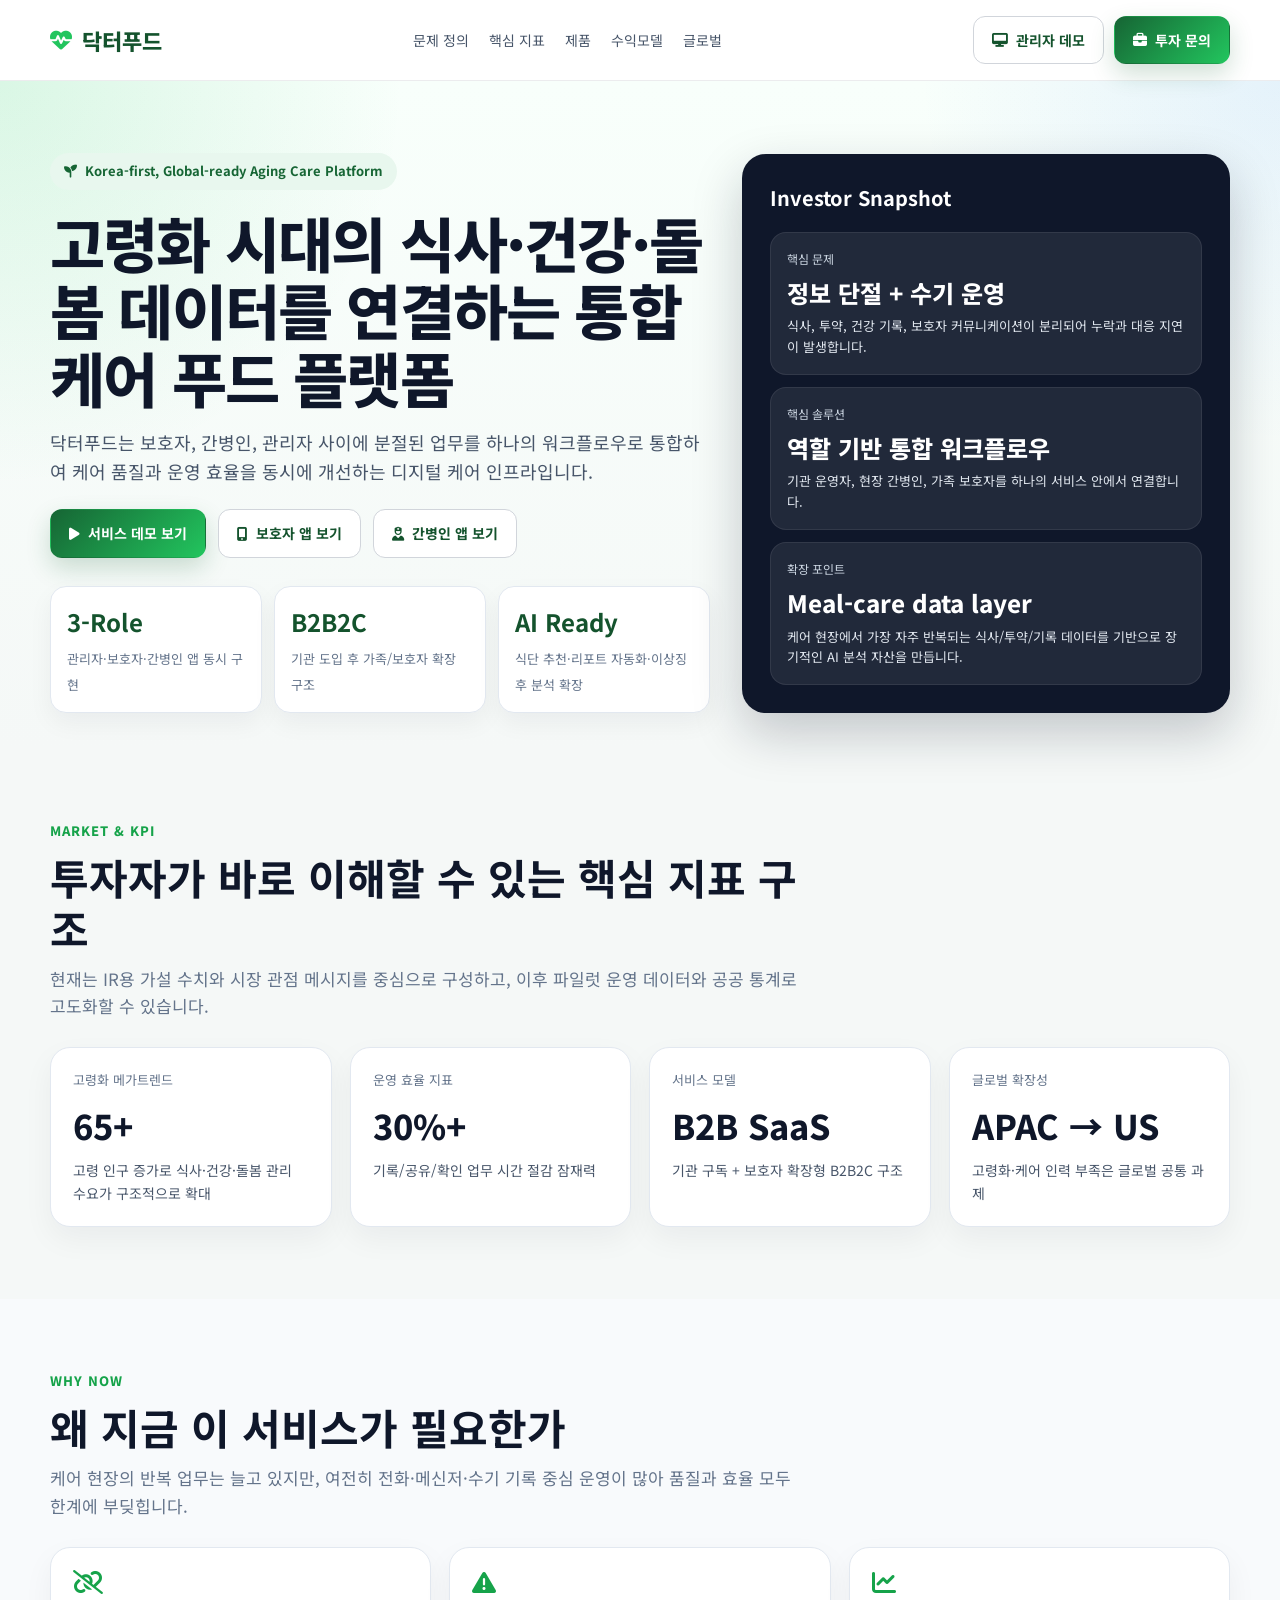
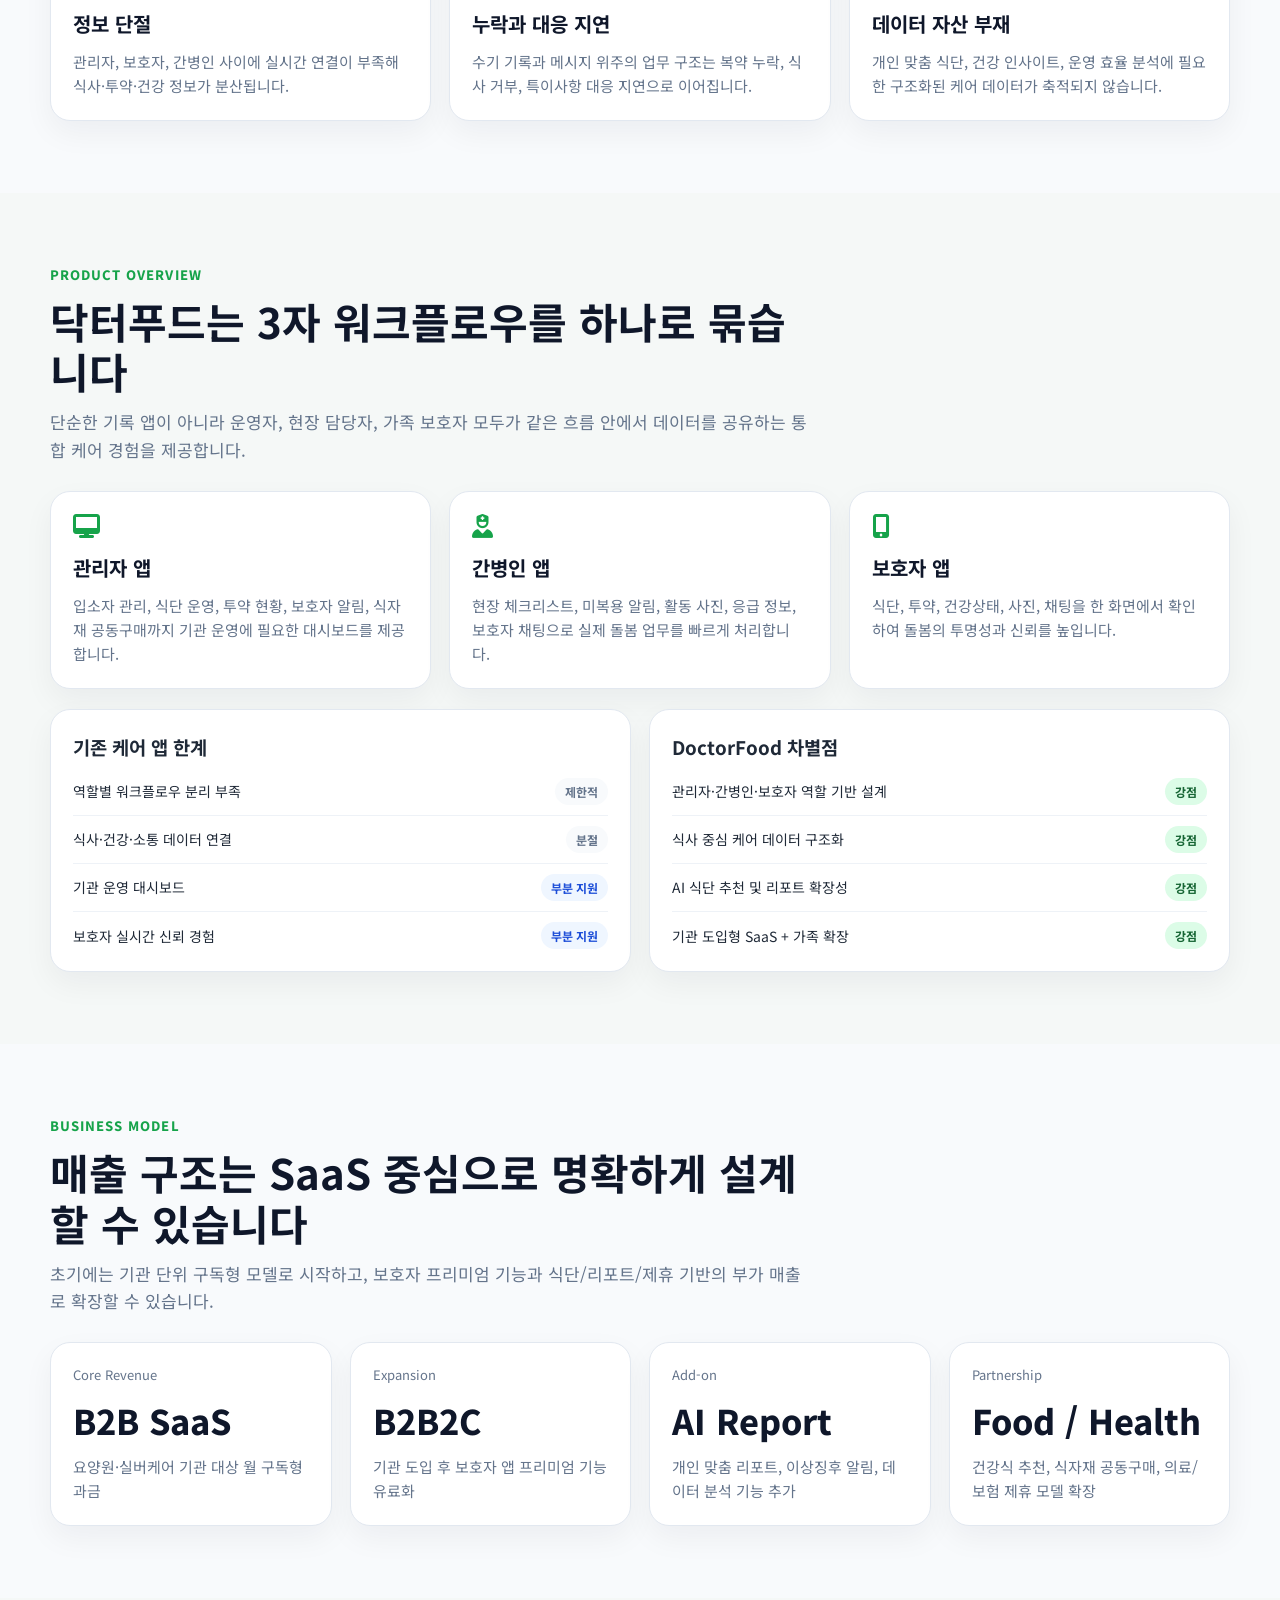
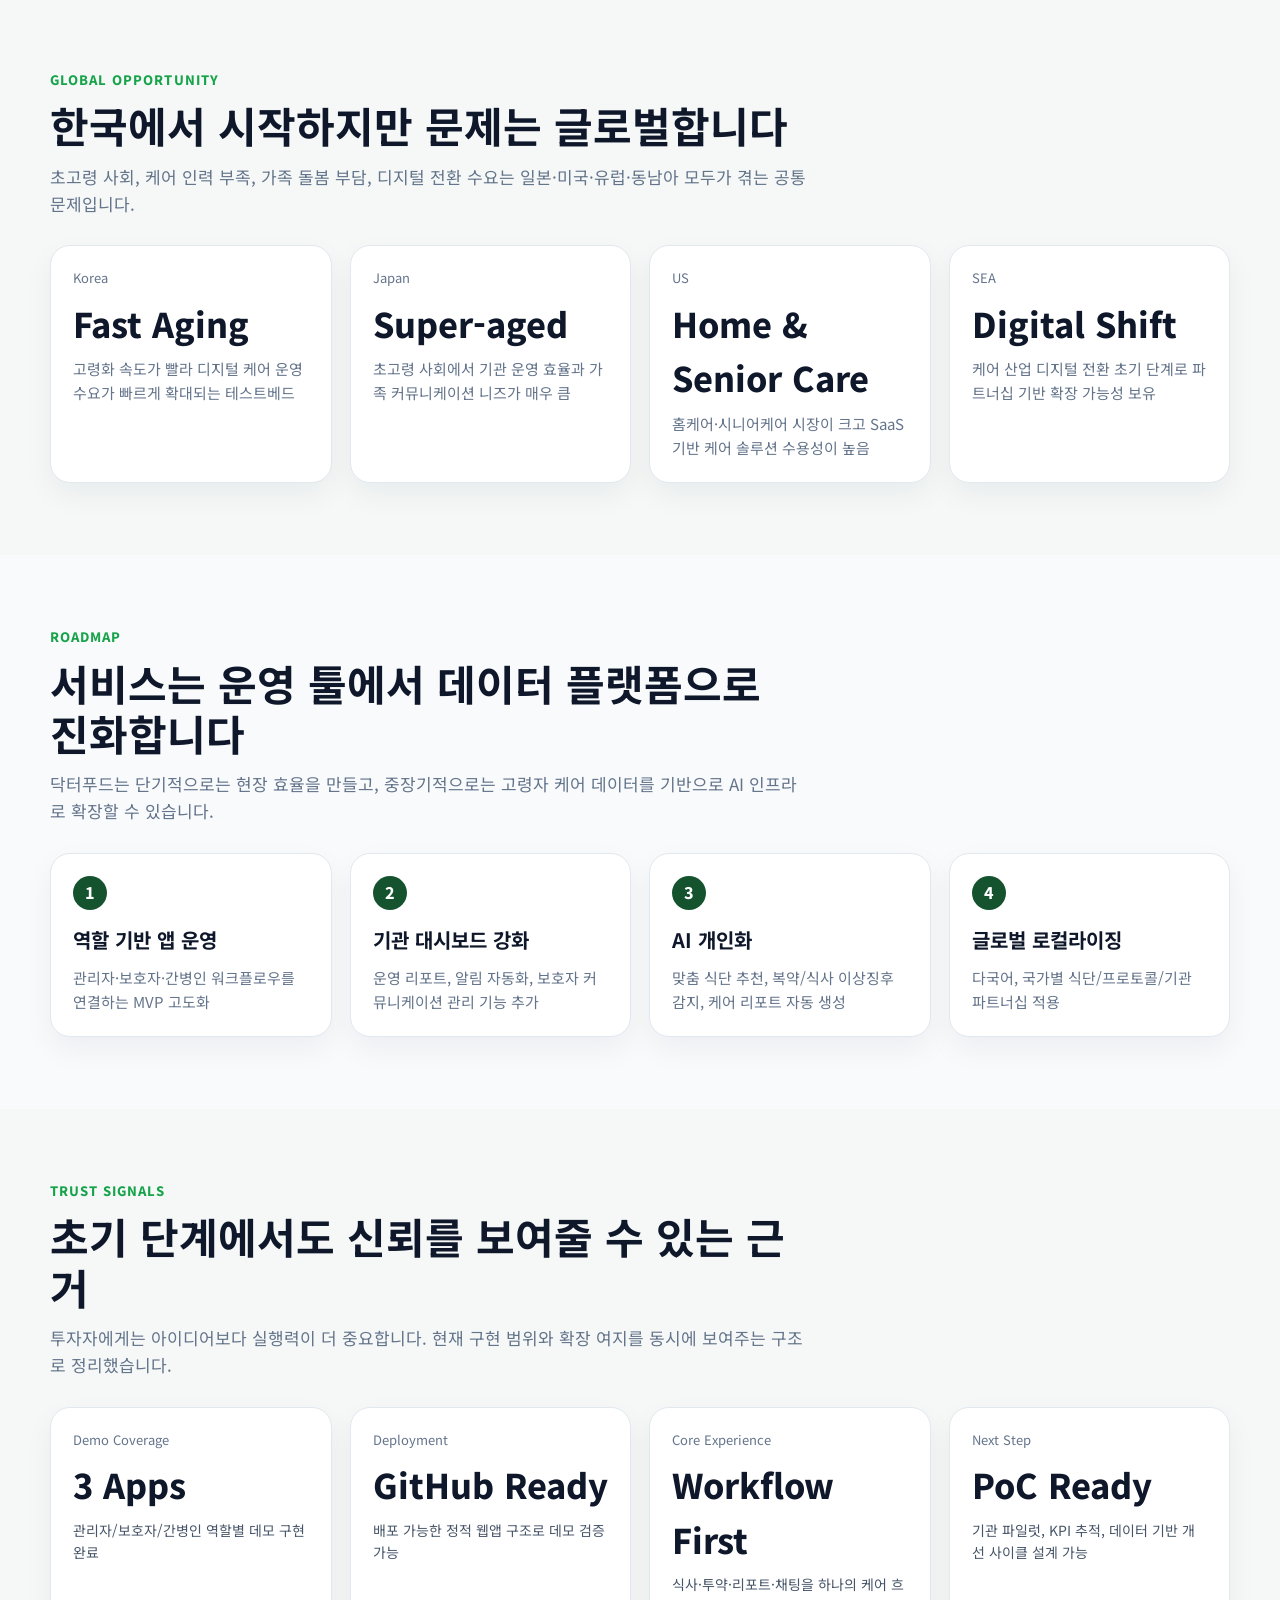
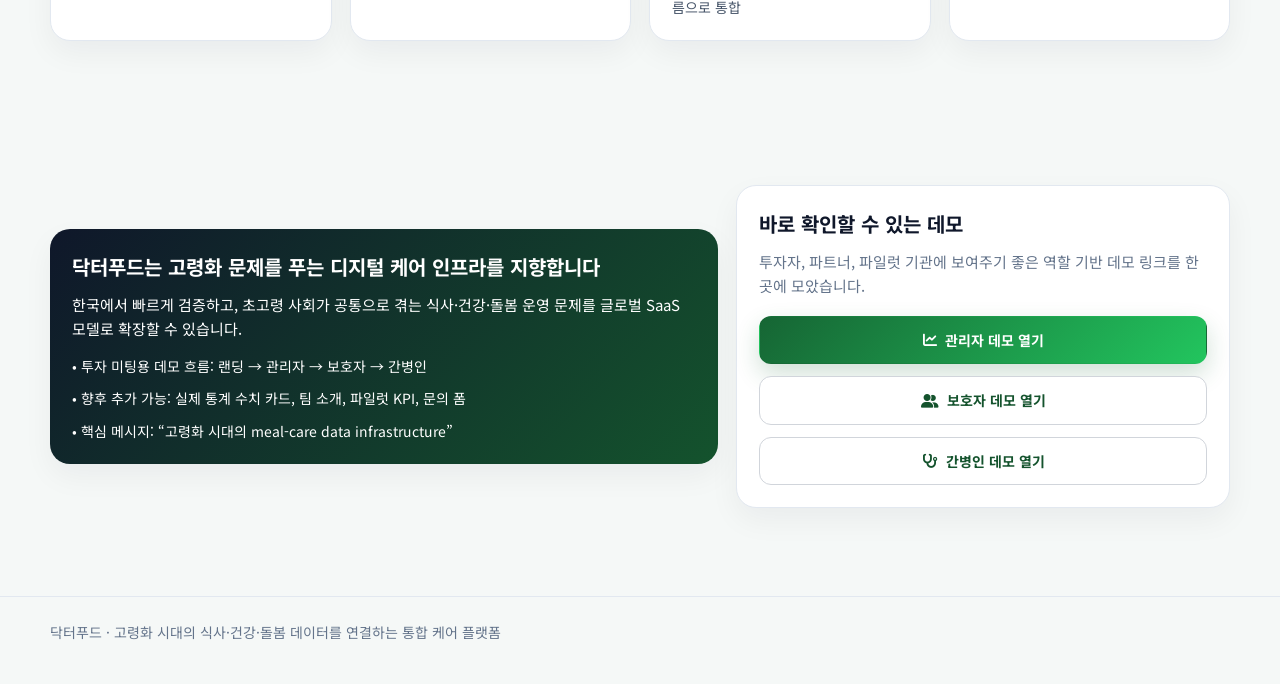
==== frontend/index.html @ 60044298 "refactor: 프론트엔드 구조 재구성 - frontend/ 디렉토리로 파일 이동 및 정리 - pages/ 하위에 역할별 페이지 분리 (admin, caregiver, guard" ====
<!DOCTYPE html>
<html lang="ko">
<head>
  <meta charset="UTF-8" />
  <meta name="viewport" content="width=device-width, initial-scale=1.0" />
  <title>닥터푸드 | 고령화 시대를 위한 통합 케어 푸드 플랫폼</title>
  <link href="https://fonts.googleapis.com/css2?family=Noto+Sans+KR:wght@300;400;500;700;800&display=swap" rel="stylesheet" />
  <link rel="stylesheet" href="https://cdnjs.cloudflare.com/ajax/libs/font-awesome/6.4.0/css/all.min.css" />
  <style>
    * { margin: 0; padding: 0; box-sizing: border-box; }
    body {
      font-family: 'Noto Sans KR', sans-serif;
      color: #1f2937;
      background: #f5f8f7;
      line-height: 1.6;
    }
    a { text-decoration: none; color: inherit; }
    .container { width: min(1180px, calc(100% - 48px)); margin: 0 auto; }
    .topbar {
      position: sticky;
      top: 0;
      z-index: 20;
      background: rgba(255,255,255,0.92);
      backdrop-filter: blur(14px);
      border-bottom: 1px solid rgba(15, 23, 42, 0.08);
    }
    .topbar-inner {
      display: flex;
      align-items: center;
      justify-content: space-between;
      padding: 16px 0;
      gap: 16px;
    }
    .brand {
      display: flex;
      align-items: center;
      gap: 10px;
      font-weight: 800;
      color: #14532d;
      font-size: 22px;
    }
    .brand i { color: #22c55e; }
    .nav-links {
      display: flex;
      gap: 20px;
      font-size: 14px;
      color: #475569;
      flex-wrap: wrap;
    }
    .nav-links a:hover { color: #14532d; }
    .nav-cta {
      display: flex;
      gap: 10px;
      align-items: center;
      flex-wrap: wrap;
    }
    .btn {
      display: inline-flex;
      align-items: center;
      justify-content: center;
      gap: 8px;
      padding: 12px 18px;
      border-radius: 12px;
      font-weight: 700;
      font-size: 14px;
      transition: 0.2s ease;
      border: 1px solid transparent;
    }
    .btn:hover { transform: translateY(-1px); }
    .btn-primary {
      background: linear-gradient(135deg, #166534, #22c55e);
      color: white;
      box-shadow: 0 10px 24px rgba(22, 101, 52, 0.2);
    }
    .btn-secondary {
      background: white;
      border-color: #d1d5db;
      color: #14532d;
    }
    .hero {
      padding: 72px 0 36px;
      background:
        radial-gradient(circle at top left, rgba(34,197,94,0.14), transparent 28%),
        radial-gradient(circle at top right, rgba(59,130,246,0.10), transparent 25%),
        linear-gradient(180deg, #f8fffb 0%, #f5f8f7 100%);
    }
    .hero-grid {
      display: grid;
      grid-template-columns: 1.15fr 0.85fr;
      gap: 32px;
      align-items: center;
    }
    .eyebrow {
      display: inline-flex;
      align-items: center;
      gap: 8px;
      padding: 8px 14px;
      border-radius: 999px;
      background: #e8f7ee;
      color: #166534;
      font-size: 13px;
      font-weight: 700;
      margin-bottom: 18px;
    }
    .hero h1 {
      font-size: clamp(34px, 5vw, 60px);
      line-height: 1.12;
      font-weight: 800;
      letter-spacing: -0.03em;
      margin-bottom: 18px;
      color: #0f172a;
    }
    .hero p {
      font-size: 18px;
      color: #475569;
      margin-bottom: 24px;
      max-width: 760px;
    }
    .hero-actions {
      display: flex;
      gap: 12px;
      flex-wrap: wrap;
      margin-bottom: 28px;
    }
    .hero-points {
      display: grid;
      grid-template-columns: repeat(3, 1fr);
      gap: 12px;
    }
    .hero-point {
      background: white;
      border: 1px solid #e2e8f0;
      border-radius: 16px;
      padding: 16px;
      box-shadow: 0 10px 24px rgba(15, 23, 42, 0.05);
    }
    .hero-point strong { display: block; font-size: 24px; color: #14532d; margin-bottom: 4px; }
    .hero-point span { font-size: 13px; color: #64748b; }
    .hero-panel {
      background: #0f172a;
      color: white;
      border-radius: 24px;
      padding: 28px;
      box-shadow: 0 20px 50px rgba(15, 23, 42, 0.22);
    }
    .hero-panel h3 { font-size: 20px; margin-bottom: 18px; }
    .panel-stack {
      display: grid;
      gap: 12px;
    }
    .panel-card {
      background: rgba(255,255,255,0.08);
      border: 1px solid rgba(255,255,255,0.08);
      border-radius: 16px;
      padding: 16px;
    }
    .panel-card .label { font-size: 12px; color: #cbd5e1; margin-bottom: 6px; }
    .panel-card .value { font-size: 24px; font-weight: 800; margin-bottom: 4px; }
    .panel-card .desc { font-size: 13px; color: #e2e8f0; }
    .section {
      padding: 72px 0;
    }
    .section-head {
      margin-bottom: 28px;
      max-width: 760px;
    }
    .section-head .kicker {
      color: #16a34a;
      font-size: 13px;
      font-weight: 800;
      letter-spacing: 0.08em;
      text-transform: uppercase;
      margin-bottom: 10px;
    }
    .section-head h2 {
      font-size: clamp(28px, 4vw, 42px);
      line-height: 1.2;
      margin-bottom: 12px;
      color: #0f172a;
    }
    .section-head p { color: #64748b; font-size: 17px; }
    .metrics-grid,
    .problem-grid,
    .product-grid,
    .business-grid,
    .global-grid,
    .roadmap-grid,
    .trust-grid,
    .cta-grid {
      display: grid;
      gap: 18px;
    }
    .metrics-grid { grid-template-columns: repeat(4, 1fr); }
    .problem-grid { grid-template-columns: repeat(3, 1fr); }
    .product-grid { grid-template-columns: repeat(3, 1fr); }
    .business-grid { grid-template-columns: repeat(4, 1fr); }
    .global-grid { grid-template-columns: repeat(4, 1fr); }
    .trust-grid { grid-template-columns: repeat(4, 1fr); }
    .cta-grid { grid-template-columns: 1.15fr 0.85fr; align-items: center; }
    .metric-card,
    .problem-card,
    .product-card,
    .business-card,
    .global-card,
    .trust-card,
    .compare-card,
    .roadmap-item,
    .cta-card {
      background: white;
      border: 1px solid #e2e8f0;
      border-radius: 20px;
      padding: 22px;
      box-shadow: 0 12px 30px rgba(15, 23, 42, 0.05);
    }
    .metric-card .label,
    .business-card .label,
    .global-card .label,
    .trust-card .label { font-size: 13px; color: #64748b; margin-bottom: 8px; }
    .metric-card .value,
    .business-card .value,
    .global-card .value,
    .trust-card .value { font-size: 34px; font-weight: 800; color: #0f172a; margin-bottom: 6px; }
    .metric-card .sub,
    .business-card p,
    .global-card p,
    .trust-card .sub { font-size: 14px; color: #475569; }
    .problem-card i,
    .product-card i,
    .roadmap-item i {
      font-size: 24px;
      color: #16a34a;
      margin-bottom: 14px;
    }
    .problem-card h3,
    .product-card h3,
    .business-card h3,
    .global-card h3,
    .roadmap-item h3,
    .cta-card h3 {
      font-size: 20px;
      margin-bottom: 10px;
      color: #0f172a;
    }
    .problem-card p,
    .product-card p,
    .business-card p,
    .global-card p,
    .roadmap-item p,
    .cta-card p { color: #64748b; font-size: 15px; }
    .compare-wrap {
      display: grid;
      grid-template-columns: 1fr 1fr;
      gap: 18px;
      margin-top: 20px;
    }
    .compare-card ul {
      list-style: none;
      display: grid;
      gap: 10px;
      margin-top: 16px;
    }
    .compare-card li {
      display: flex;
      align-items: center;
      justify-content: space-between;
      gap: 16px;
      font-size: 14px;
      padding-bottom: 10px;
      border-bottom: 1px solid #eef2f7;
    }
    .compare-card li:last-child { border-bottom: none; padding-bottom: 0; }
    .chip-good, .chip-mid, .chip-low {
      padding: 4px 10px;
      border-radius: 999px;
      font-size: 12px;
      font-weight: 700;
    }
    .chip-good { background: #dcfce7; color: #166534; }
    .chip-mid { background: #eff6ff; color: #1d4ed8; }
    .chip-low { background: #f8fafc; color: #64748b; }
    .roadmap-grid { grid-template-columns: repeat(4, 1fr); }
    .roadmap-step {
      display: inline-flex;
      align-items: center;
      justify-content: center;
      width: 34px;
      height: 34px;
      border-radius: 50%;
      background: #14532d;
      color: white;
      font-weight: 800;
      margin-bottom: 14px;
    }
    .cta-section { padding-bottom: 88px; }
    .cta-card.dark {
      background: linear-gradient(135deg, #0f172a, #14532d);
      color: white;
      border: none;
    }
    .cta-card.dark h3,
    .cta-card.dark p,
    .cta-card.dark li { color: white; }
    .cta-card ul {
      margin-top: 14px;
      list-style: none;
      display: grid;
      gap: 10px;
    }
    .cta-card li { font-size: 14px; color: #dbe4ef; }
    .footer {
      padding: 24px 0 40px;
      border-top: 1px solid #e2e8f0;
      color: #64748b;
      font-size: 14px;
    }
    @media (max-width: 1080px) {
      .hero-grid,
      .cta-grid,
      .compare-wrap { grid-template-columns: 1fr; }
      .metrics-grid { grid-template-columns: repeat(2, 1fr); }
      .problem-grid,
      .product-grid,
      .business-grid,
      .global-grid,
      .roadmap-grid,
      .trust-grid { grid-template-columns: repeat(2, 1fr); }
    }
    @media (max-width: 720px) {
      .container { width: min(100% - 32px, 1180px); }
      .topbar-inner { flex-direction: column; align-items: flex-start; }
      .hero { padding-top: 48px; }
      .hero-points,
      .metrics-grid,
      .problem-grid,
      .product-grid,
      .business-grid,
      .global-grid,
      .roadmap-grid,
      .trust-grid { grid-template-columns: 1fr; }
      .hero p, .section-head p { font-size: 16px; }
      .hero-actions, .nav-cta, .nav-links { width: 100%; }
    }
  </style>
</head>
<body>
  <header class="topbar">
    <div class="container topbar-inner">
      <div class="brand">
        <i class="fas fa-heartbeat"></i>
        <span>닥터푸드</span>
      </div>
      <nav class="nav-links">
        <a href="#problem">문제 정의</a>
        <a href="#metrics">핵심 지표</a>
        <a href="#product">제품</a>
        <a href="#business">수익모델</a>
        <a href="#global">글로벌</a>
      </nav>
      <div class="nav-cta">
        <a class="btn btn-secondary" href="admin.html"><i class="fas fa-desktop"></i> 관리자 데모</a>
        <a class="btn btn-primary" href="#contact"><i class="fas fa-briefcase"></i> 투자 문의</a>
      </div>
    </div>
  </header>

  <section class="hero">
    <div class="container hero-grid">
      <div>
        <div class="eyebrow"><i class="fas fa-seedling"></i> Korea-first, Global-ready Aging Care Platform</div>
        <h1>고령화 시대의 식사·건강·돌봄 데이터를 연결하는 통합 케어 푸드 플랫폼</h1>
        <p>닥터푸드는 보호자, 간병인, 관리자 사이에 분절된 업무를 하나의 워크플로우로 통합하여 케어 품질과 운영 효율을 동시에 개선하는 디지털 케어 인프라입니다.</p>
        <div class="hero-actions">
          <a class="btn btn-primary" href="admin.html"><i class="fas fa-play"></i> 서비스 데모 보기</a>
          <a class="btn btn-secondary" href="guardian.html"><i class="fas fa-mobile-screen-button"></i> 보호자 앱 보기</a>
          <a class="btn btn-secondary" href="caregiver.html"><i class="fas fa-user-nurse"></i> 간병인 앱 보기</a>
        </div>
        <div class="hero-points">
          <div class="hero-point">
            <strong>3-Role</strong>
            <span>관리자·보호자·간병인 앱 동시 구현</span>
          </div>
          <div class="hero-point">
            <strong>B2B2C</strong>
            <span>기관 도입 후 가족/보호자 확장 구조</span>
          </div>
          <div class="hero-point">
            <strong>AI Ready</strong>
            <span>식단 추천·리포트 자동화·이상징후 분석 확장</span>
          </div>
        </div>
      </div>
      <div class="hero-panel">
        <h3>Investor Snapshot</h3>
        <div class="panel-stack">
          <div class="panel-card">
            <div class="label">핵심 문제</div>
            <div class="value">정보 단절 + 수기 운영</div>
            <div class="desc">식사, 투약, 건강 기록, 보호자 커뮤니케이션이 분리되어 누락과 대응 지연이 발생합니다.</div>
          </div>
          <div class="panel-card">
            <div class="label">핵심 솔루션</div>
            <div class="value">역할 기반 통합 워크플로우</div>
            <div class="desc">기관 운영자, 현장 간병인, 가족 보호자를 하나의 서비스 안에서 연결합니다.</div>
          </div>
          <div class="panel-card">
            <div class="label">확장 포인트</div>
            <div class="value">Meal-care data layer</div>
            <div class="desc">케어 현장에서 가장 자주 반복되는 식사/투약/기록 데이터를 기반으로 장기적인 AI 분석 자산을 만듭니다.</div>
          </div>
        </div>
      </div>
    </div>
  </section>

  <section class="section" id="metrics">
    <div class="container">
      <div class="section-head">
        <div class="kicker">Market & KPI</div>
        <h2>투자자가 바로 이해할 수 있는 핵심 지표 구조</h2>
        <p>현재는 IR용 가설 수치와 시장 관점 메시지를 중심으로 구성하고, 이후 파일럿 운영 데이터와 공공 통계로 고도화할 수 있습니다.</p>
      </div>
      <div class="metrics-grid">
        <div class="metric-card"><div class="label">고령화 메가트렌드</div><div class="value">65+</div><div class="sub">고령 인구 증가로 식사·건강·돌봄 관리 수요가 구조적으로 확대</div></div>
        <div class="metric-card"><div class="label">운영 효율 지표</div><div class="value">30%+</div><div class="sub">기록/공유/확인 업무 시간 절감 잠재력</div></div>
        <div class="metric-card"><div class="label">서비스 모델</div><div class="value">B2B SaaS</div><div class="sub">기관 구독 + 보호자 확장형 B2B2C 구조</div></div>
        <div class="metric-card"><div class="label">글로벌 확장성</div><div class="value">APAC → US</div><div class="sub">고령화·케어 인력 부족은 글로벌 공통 과제</div></div>
      </div>
    </div>
  </section>

  <section class="section" id="problem" style="background:#f8fafc;">
    <div class="container">
      <div class="section-head">
        <div class="kicker">Why Now</div>
        <h2>왜 지금 이 서비스가 필요한가</h2>
        <p>케어 현장의 반복 업무는 늘고 있지만, 여전히 전화·메신저·수기 기록 중심 운영이 많아 품질과 효율 모두 한계에 부딪힙니다.</p>
      </div>
      <div class="problem-grid">
        <div class="problem-card"><i class="fas fa-link-slash"></i><h3>정보 단절</h3><p>관리자, 보호자, 간병인 사이에 실시간 연결이 부족해 식사·투약·건강 정보가 분산됩니다.</p></div>
        <div class="problem-card"><i class="fas fa-triangle-exclamation"></i><h3>누락과 대응 지연</h3><p>수기 기록과 메시지 위주의 업무 구조는 복약 누락, 식사 거부, 특이사항 대응 지연으로 이어집니다.</p></div>
        <div class="problem-card"><i class="fas fa-chart-line"></i><h3>데이터 자산 부재</h3><p>개인 맞춤 식단, 건강 인사이트, 운영 효율 분석에 필요한 구조화된 케어 데이터가 축적되지 않습니다.</p></div>
      </div>
    </div>
  </section>

  <section class="section" id="product">
    <div class="container">
      <div class="section-head">
        <div class="kicker">Product Overview</div>
        <h2>닥터푸드는 3자 워크플로우를 하나로 묶습니다</h2>
        <p>단순한 기록 앱이 아니라 운영자, 현장 담당자, 가족 보호자 모두가 같은 흐름 안에서 데이터를 공유하는 통합 케어 경험을 제공합니다.</p>
      </div>
      <div class="product-grid">
        <div class="product-card"><i class="fas fa-desktop"></i><h3>관리자 앱</h3><p>입소자 관리, 식단 운영, 투약 현황, 보호자 알림, 식자재 공동구매까지 기관 운영에 필요한 대시보드를 제공합니다.</p></div>
        <div class="product-card"><i class="fas fa-user-nurse"></i><h3>간병인 앱</h3><p>현장 체크리스트, 미복용 알림, 활동 사진, 응급 정보, 보호자 채팅으로 실제 돌봄 업무를 빠르게 처리합니다.</p></div>
        <div class="product-card"><i class="fas fa-mobile-screen-button"></i><h3>보호자 앱</h3><p>식단, 투약, 건강상태, 사진, 채팅을 한 화면에서 확인하여 돌봄의 투명성과 신뢰를 높입니다.</p></div>
      </div>
      <div class="compare-wrap">
        <div class="compare-card">
          <h3>기존 케어 앱 한계</h3>
          <ul>
            <li><span>역할별 워크플로우 분리 부족</span><span class="chip-low">제한적</span></li>
            <li><span>식사·건강·소통 데이터 연결</span><span class="chip-low">분절</span></li>
            <li><span>기관 운영 대시보드</span><span class="chip-mid">부분 지원</span></li>
            <li><span>보호자 실시간 신뢰 경험</span><span class="chip-mid">부분 지원</span></li>
          </ul>
        </div>
        <div class="compare-card">
          <h3>DoctorFood 차별점</h3>
          <ul>
            <li><span>관리자·간병인·보호자 역할 기반 설계</span><span class="chip-good">강점</span></li>
            <li><span>식사 중심 케어 데이터 구조화</span><span class="chip-good">강점</span></li>
            <li><span>AI 식단 추천 및 리포트 확장성</span><span class="chip-good">강점</span></li>
            <li><span>기관 도입형 SaaS + 가족 확장</span><span class="chip-good">강점</span></li>
          </ul>
        </div>
      </div>
    </div>
  </section>

  <section class="section" id="business" style="background:#f8fafc;">
    <div class="container">
      <div class="section-head">
        <div class="kicker">Business Model</div>
        <h2>매출 구조는 SaaS 중심으로 명확하게 설계할 수 있습니다</h2>
        <p>초기에는 기관 단위 구독형 모델로 시작하고, 보호자 프리미엄 기능과 식단/리포트/제휴 기반의 부가 매출로 확장할 수 있습니다.</p>
      </div>
      <div class="business-grid">
        <div class="business-card"><div class="label">Core Revenue</div><div class="value">B2B SaaS</div><p>요양원·실버케어 기관 대상 월 구독형 과금</p></div>
        <div class="business-card"><div class="label">Expansion</div><div class="value">B2B2C</div><p>기관 도입 후 보호자 앱 프리미엄 기능 유료화</p></div>
        <div class="business-card"><div class="label">Add-on</div><div class="value">AI Report</div><p>개인 맞춤 리포트, 이상징후 알림, 데이터 분석 기능 추가</p></div>
        <div class="business-card"><div class="label">Partnership</div><div class="value">Food / Health</div><p>건강식 추천, 식자재 공동구매, 의료/보험 제휴 모델 확장</p></div>
      </div>
    </div>
  </section>

  <section class="section" id="global">
    <div class="container">
      <div class="section-head">
        <div class="kicker">Global Opportunity</div>
        <h2>한국에서 시작하지만 문제는 글로벌합니다</h2>
        <p>초고령 사회, 케어 인력 부족, 가족 돌봄 부담, 디지털 전환 수요는 일본·미국·유럽·동남아 모두가 겪는 공통 문제입니다.</p>
      </div>
      <div class="global-grid">
        <div class="global-card"><div class="label">Korea</div><div class="value">Fast Aging</div><p>고령화 속도가 빨라 디지털 케어 운영 수요가 빠르게 확대되는 테스트베드</p></div>
        <div class="global-card"><div class="label">Japan</div><div class="value">Super-aged</div><p>초고령 사회에서 기관 운영 효율과 가족 커뮤니케이션 니즈가 매우 큼</p></div>
        <div class="global-card"><div class="label">US</div><div class="value">Home & Senior Care</div><p>홈케어·시니어케어 시장이 크고 SaaS 기반 케어 솔루션 수용성이 높음</p></div>
        <div class="global-card"><div class="label">SEA</div><div class="value">Digital Shift</div><p>케어 산업 디지털 전환 초기 단계로 파트너십 기반 확장 가능성 보유</p></div>
      </div>
    </div>
  </section>

  <section class="section" id="roadmap" style="background:#f8fafc;">
    <div class="container">
      <div class="section-head">
        <div class="kicker">Roadmap</div>
        <h2>서비스는 운영 툴에서 데이터 플랫폼으로 진화합니다</h2>
        <p>닥터푸드는 단기적으로는 현장 효율을 만들고, 중장기적으로는 고령자 케어 데이터를 기반으로 AI 인프라로 확장할 수 있습니다.</p>
      </div>
      <div class="roadmap-grid">
        <div class="roadmap-item"><div class="roadmap-step">1</div><h3>역할 기반 앱 운영</h3><p>관리자·보호자·간병인 워크플로우를 연결하는 MVP 고도화</p></div>
        <div class="roadmap-item"><div class="roadmap-step">2</div><h3>기관 대시보드 강화</h3><p>운영 리포트, 알림 자동화, 보호자 커뮤니케이션 관리 기능 추가</p></div>
        <div class="roadmap-item"><div class="roadmap-step">3</div><h3>AI 개인화</h3><p>맞춤 식단 추천, 복약/식사 이상징후 감지, 케어 리포트 자동 생성</p></div>
        <div class="roadmap-item"><div class="roadmap-step">4</div><h3>글로벌 로컬라이징</h3><p>다국어, 국가별 식단/프로토콜/기관 파트너십 적용</p></div>
      </div>
    </div>
  </section>

  <section class="section">
    <div class="container">
      <div class="section-head">
        <div class="kicker">Trust Signals</div>
        <h2>초기 단계에서도 신뢰를 보여줄 수 있는 근거</h2>
        <p>투자자에게는 아이디어보다 실행력이 더 중요합니다. 현재 구현 범위와 확장 여지를 동시에 보여주는 구조로 정리했습니다.</p>
      </div>
      <div class="trust-grid">
        <div class="trust-card"><div class="label">Demo Coverage</div><div class="value">3 Apps</div><div class="sub">관리자/보호자/간병인 역할별 데모 구현 완료</div></div>
        <div class="trust-card"><div class="label">Deployment</div><div class="value">GitHub Ready</div><div class="sub">배포 가능한 정적 웹앱 구조로 데모 검증 가능</div></div>
        <div class="trust-card"><div class="label">Core Experience</div><div class="value">Workflow First</div><div class="sub">식사·투약·리포트·채팅을 하나의 케어 흐름으로 통합</div></div>
        <div class="trust-card"><div class="label">Next Step</div><div class="value">PoC Ready</div><div class="sub">기관 파일럿, KPI 추적, 데이터 기반 개선 사이클 설계 가능</div></div>
      </div>
    </div>
  </section>

  <section class="section cta-section" id="contact">
    <div class="container cta-grid">
      <div class="cta-card dark">
        <h3>닥터푸드는 고령화 문제를 푸는 디지털 케어 인프라를 지향합니다</h3>
        <p>한국에서 빠르게 검증하고, 초고령 사회가 공통으로 겪는 식사·건강·돌봄 운영 문제를 글로벌 SaaS 모델로 확장할 수 있습니다.</p>
        <ul>
          <li>• 투자 미팅용 데모 흐름: 랜딩 → 관리자 → 보호자 → 간병인</li>
          <li>• 향후 추가 가능: 실제 통계 수치 카드, 팀 소개, 파일럿 KPI, 문의 폼</li>
          <li>• 핵심 메시지: “고령화 시대의 meal-care data infrastructure”</li>
        </ul>
      </div>
      <div class="cta-card">
        <h3>바로 확인할 수 있는 데모</h3>
        <p>투자자, 파트너, 파일럿 기관에 보여주기 좋은 역할 기반 데모 링크를 한 곳에 모았습니다.</p>
        <div style="display:grid; gap:12px; margin-top:18px;">
          <a class="btn btn-primary" href="admin.html"><i class="fas fa-chart-line"></i> 관리자 데모 열기</a>
          <a class="btn btn-secondary" href="guardian.html"><i class="fas fa-user-group"></i> 보호자 데모 열기</a>
          <a class="btn btn-secondary" href="caregiver.html"><i class="fas fa-stethoscope"></i> 간병인 데모 열기</a>
        </div>
      </div>
    </div>
  </section>

  <footer class="footer">
    <div class="container">
      닥터푸드 · 고령화 시대의 식사·건강·돌봄 데이터를 연결하는 통합 케어 플랫폼
    </div>
  </footer>
</body>
</html>
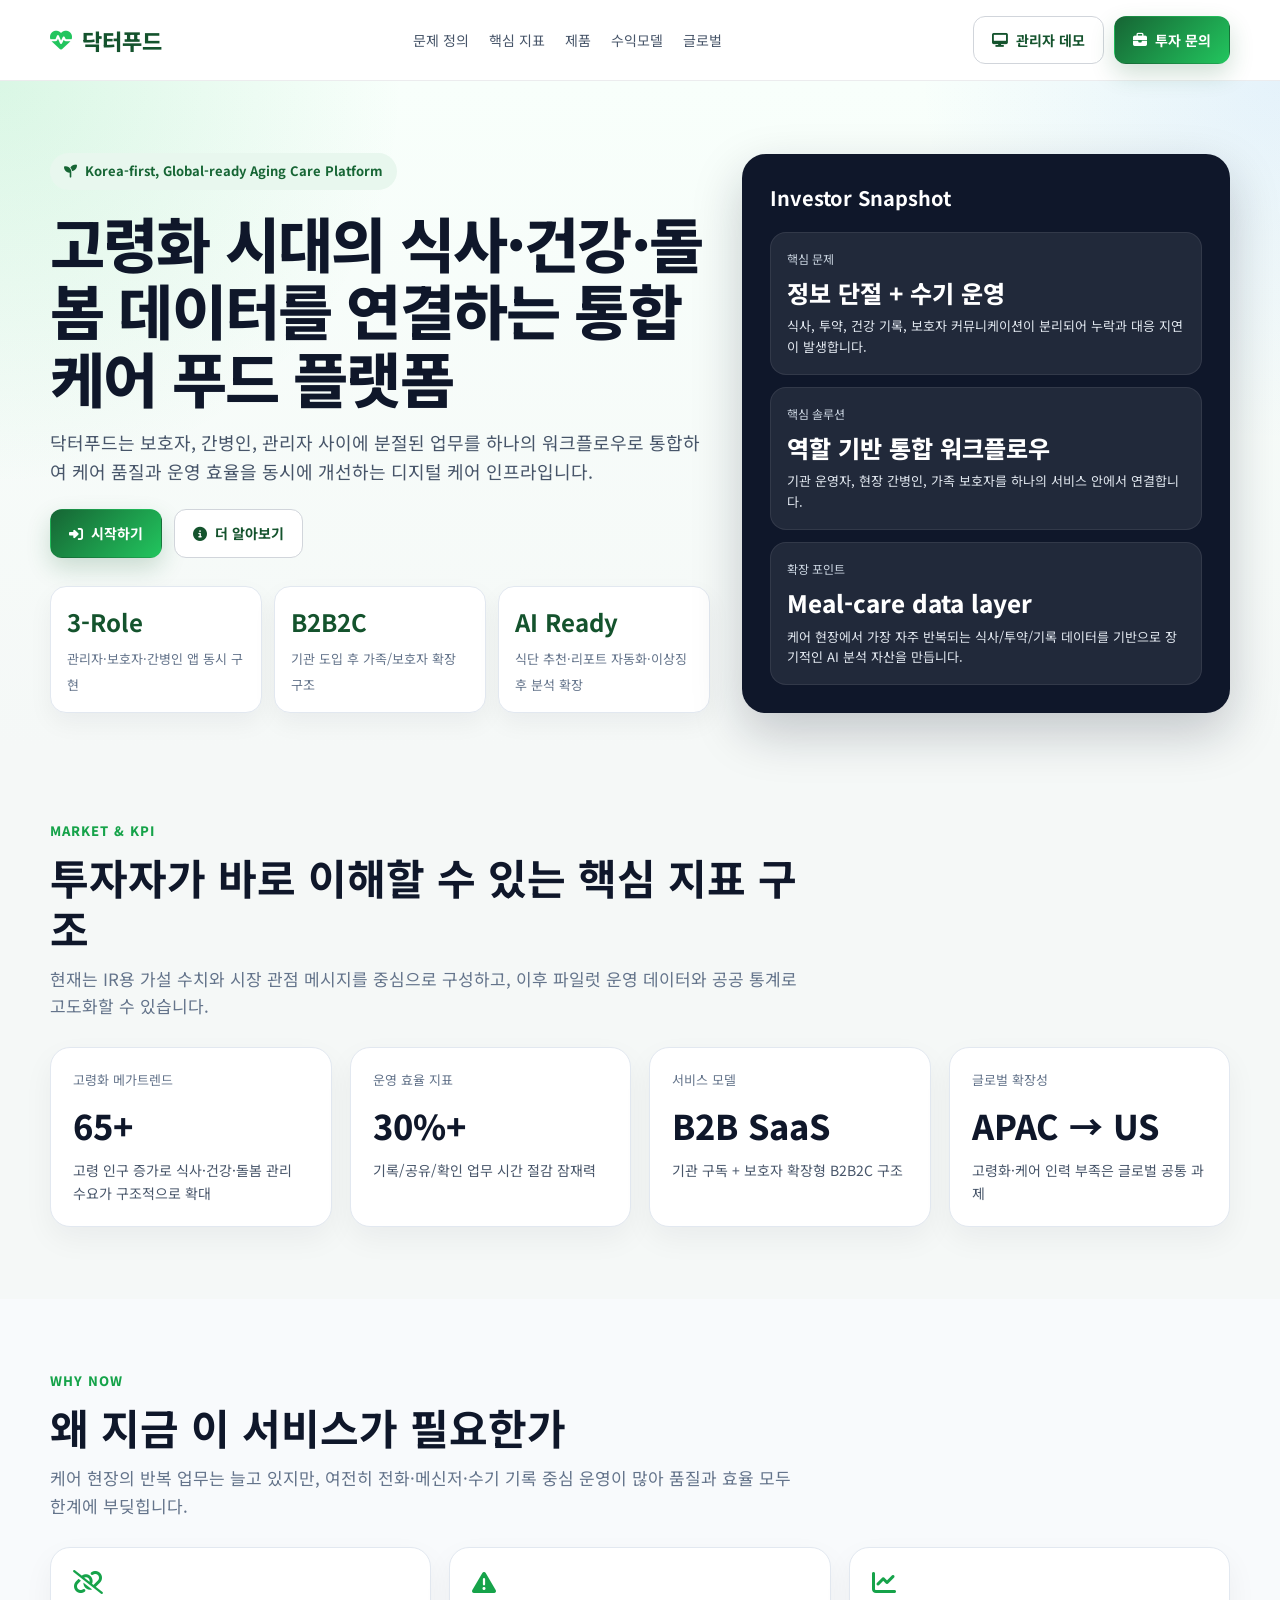
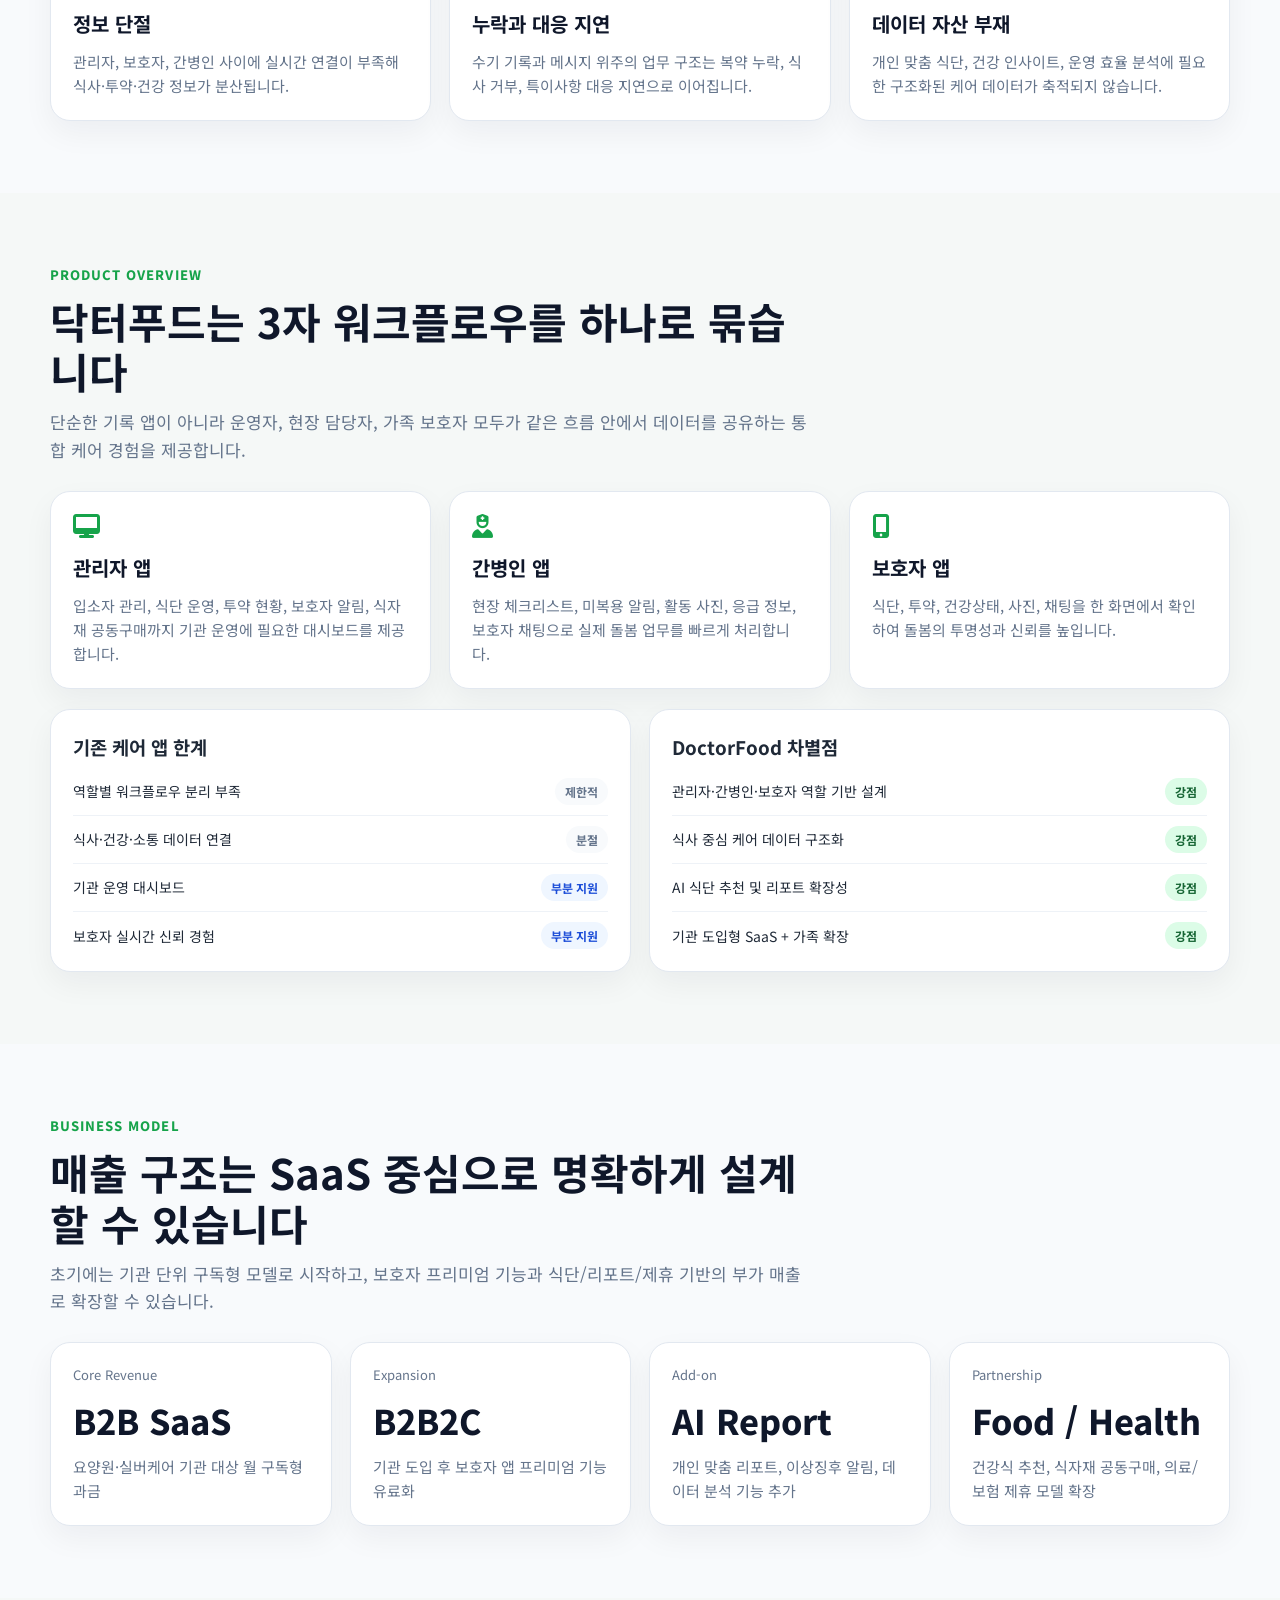
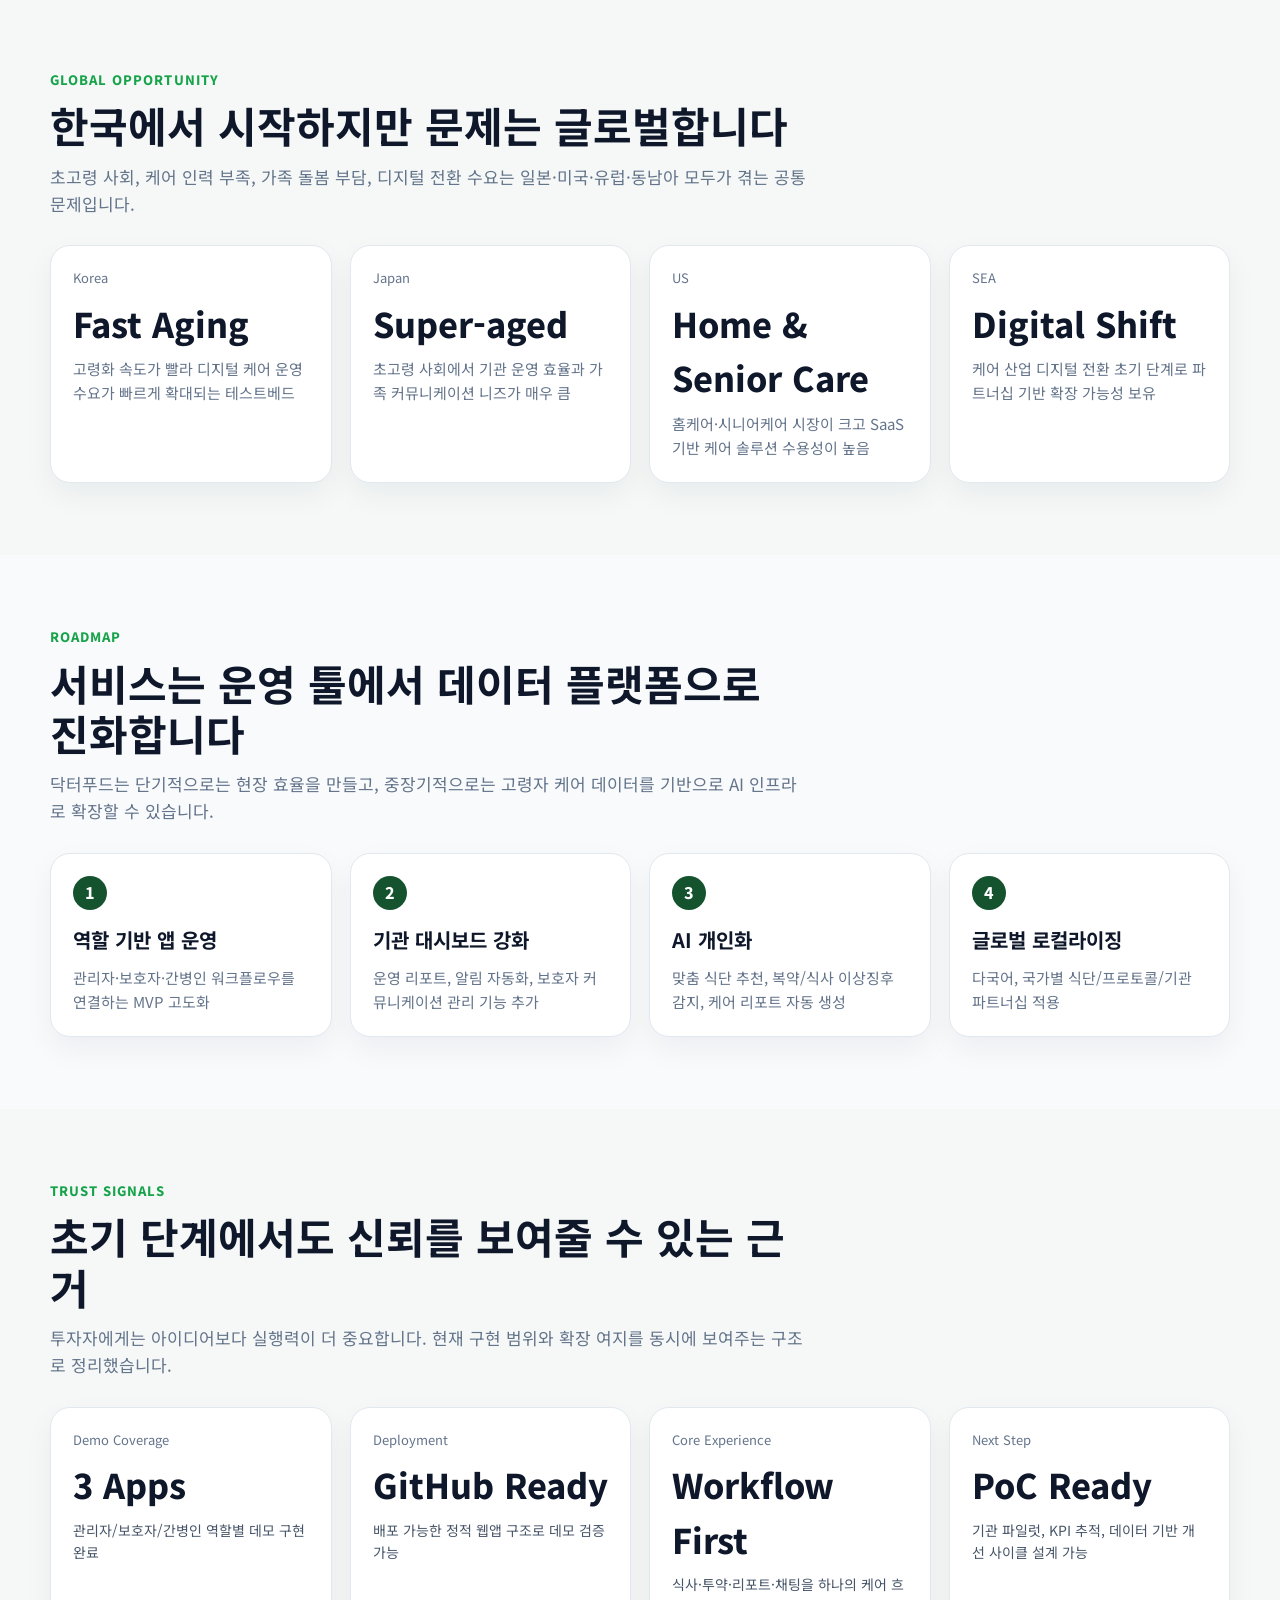
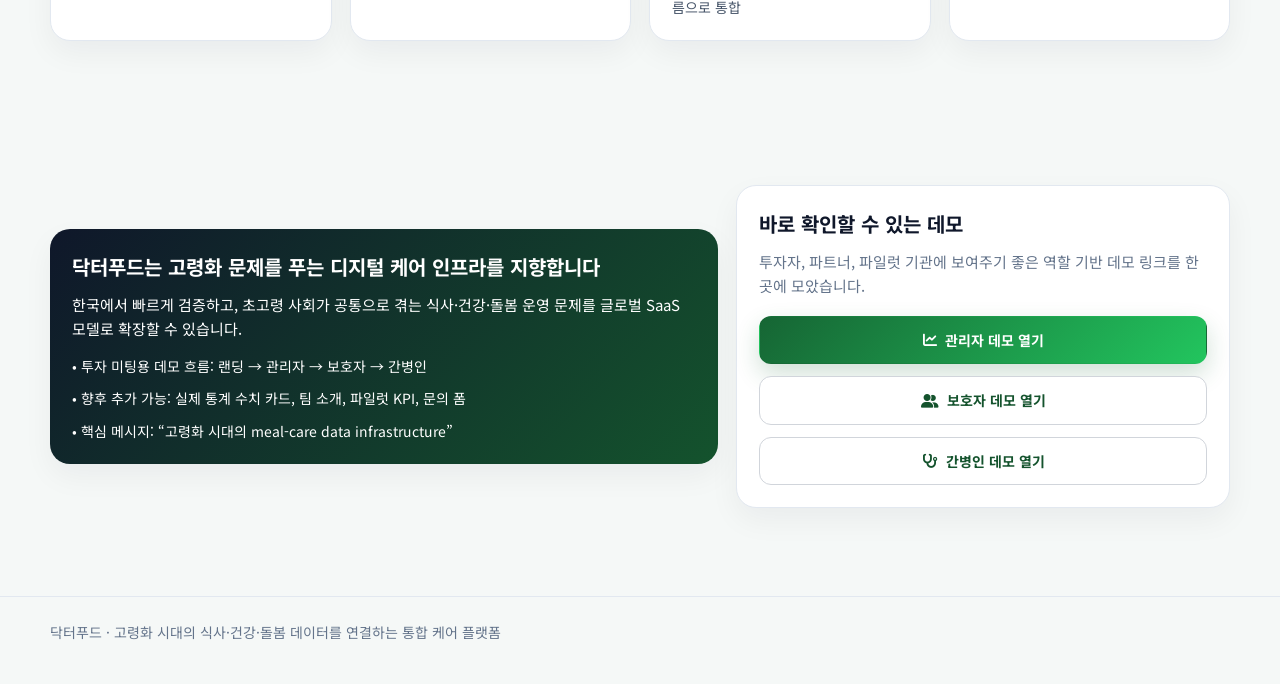
==== commit 26c75a74: "feat: 로그인/회원가입 UI 구현 및 인증 시스템 통합 - auth.js 헬퍼 함수 구현 (로그인, 회원가입, 카카오 로그인) - login.html 생성 (이메일 로그인 + " ====
--- a/frontend/index.html
+++ b/frontend/index.html
@@ -370,9 +370,8 @@
         <h1>고령화 시대의 식사·건강·돌봄 데이터를 연결하는 통합 케어 푸드 플랫폼</h1>
         <p>닥터푸드는 보호자, 간병인, 관리자 사이에 분절된 업무를 하나의 워크플로우로 통합하여 케어 품질과 운영 효율을 동시에 개선하는 디지털 케어 인프라입니다.</p>
         <div class="hero-actions">
-          <a class="btn btn-primary" href="admin.html"><i class="fas fa-play"></i> 서비스 데모 보기</a>
-          <a class="btn btn-secondary" href="guardian.html"><i class="fas fa-mobile-screen-button"></i> 보호자 앱 보기</a>
-          <a class="btn btn-secondary" href="caregiver.html"><i class="fas fa-user-nurse"></i> 간병인 앱 보기</a>
+          <a class="btn btn-primary" href="pages/login.html"><i class="fas fa-sign-in-alt"></i> 시작하기</a>
+          <a class="btn btn-secondary" href="#features"><i class="fas fa-info-circle"></i> 더 알아보기</a>
         </div>
         <div class="hero-points">
           <div class="hero-point">
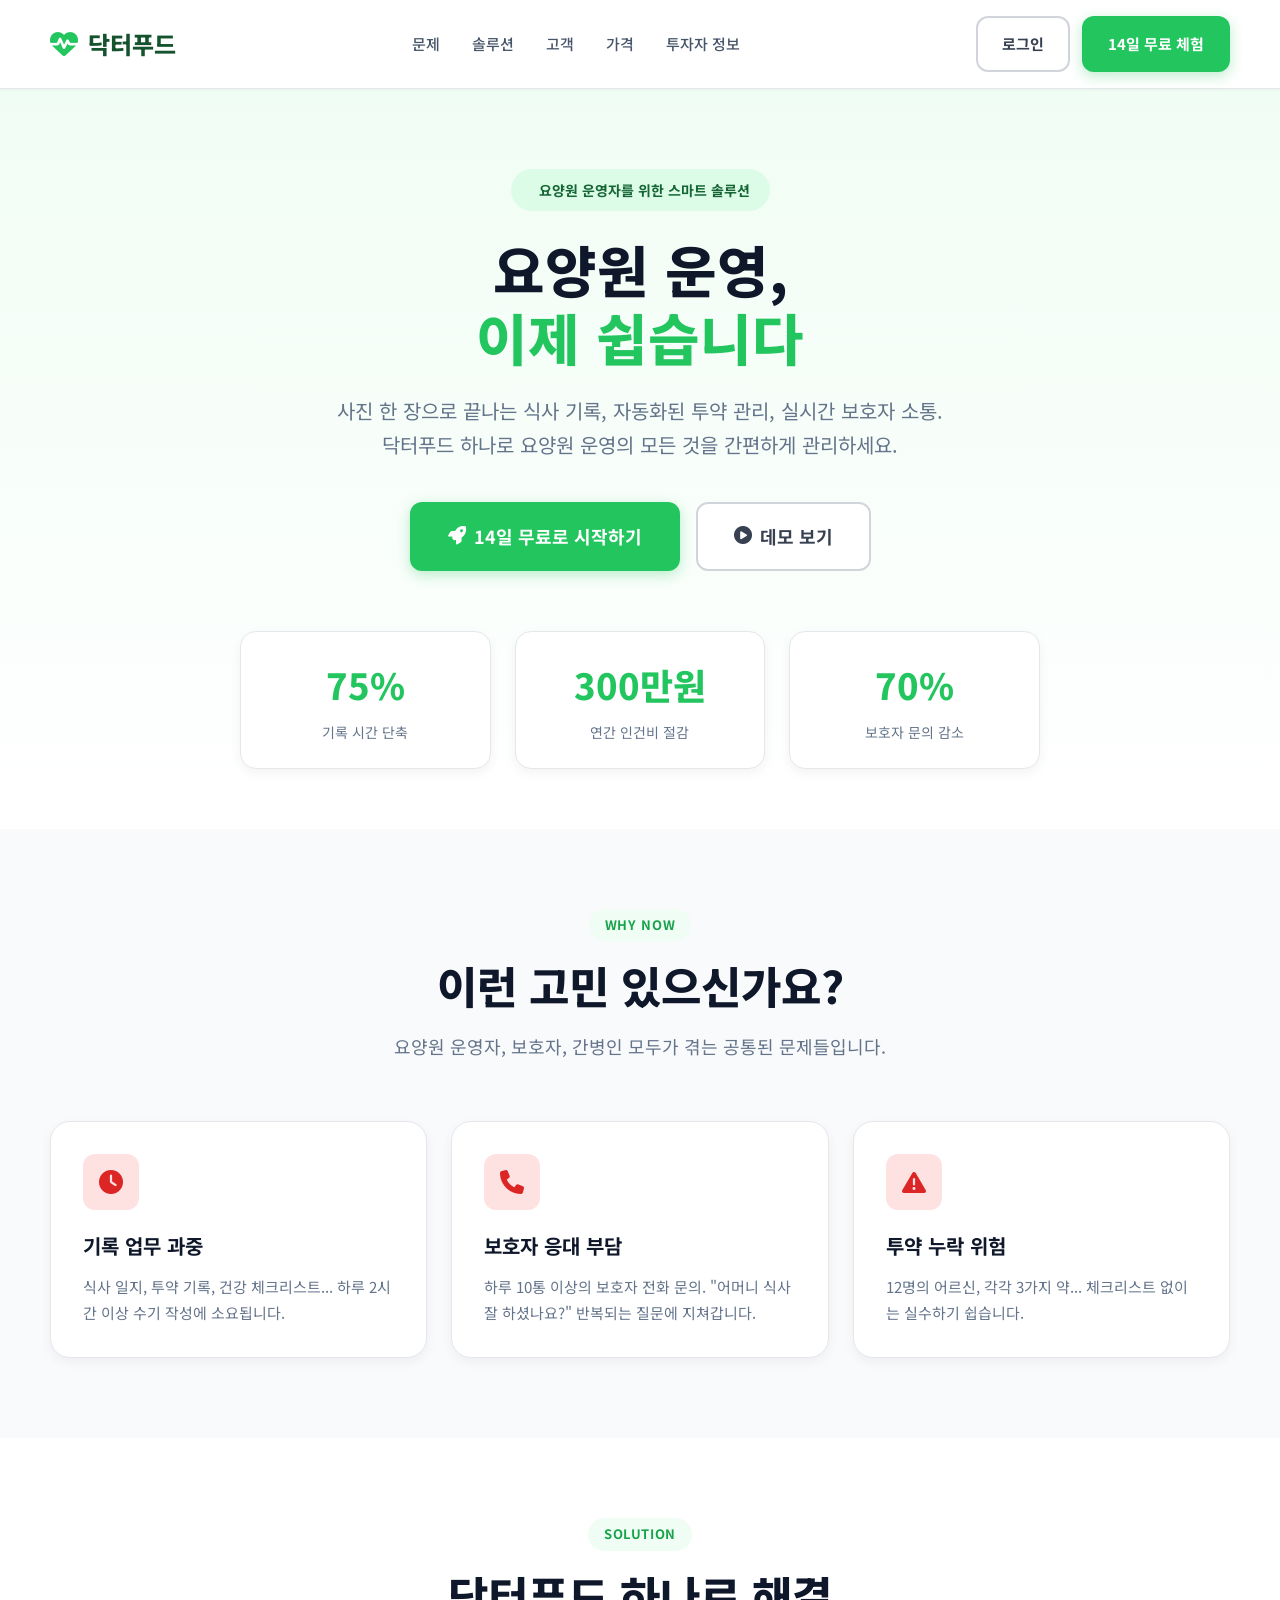
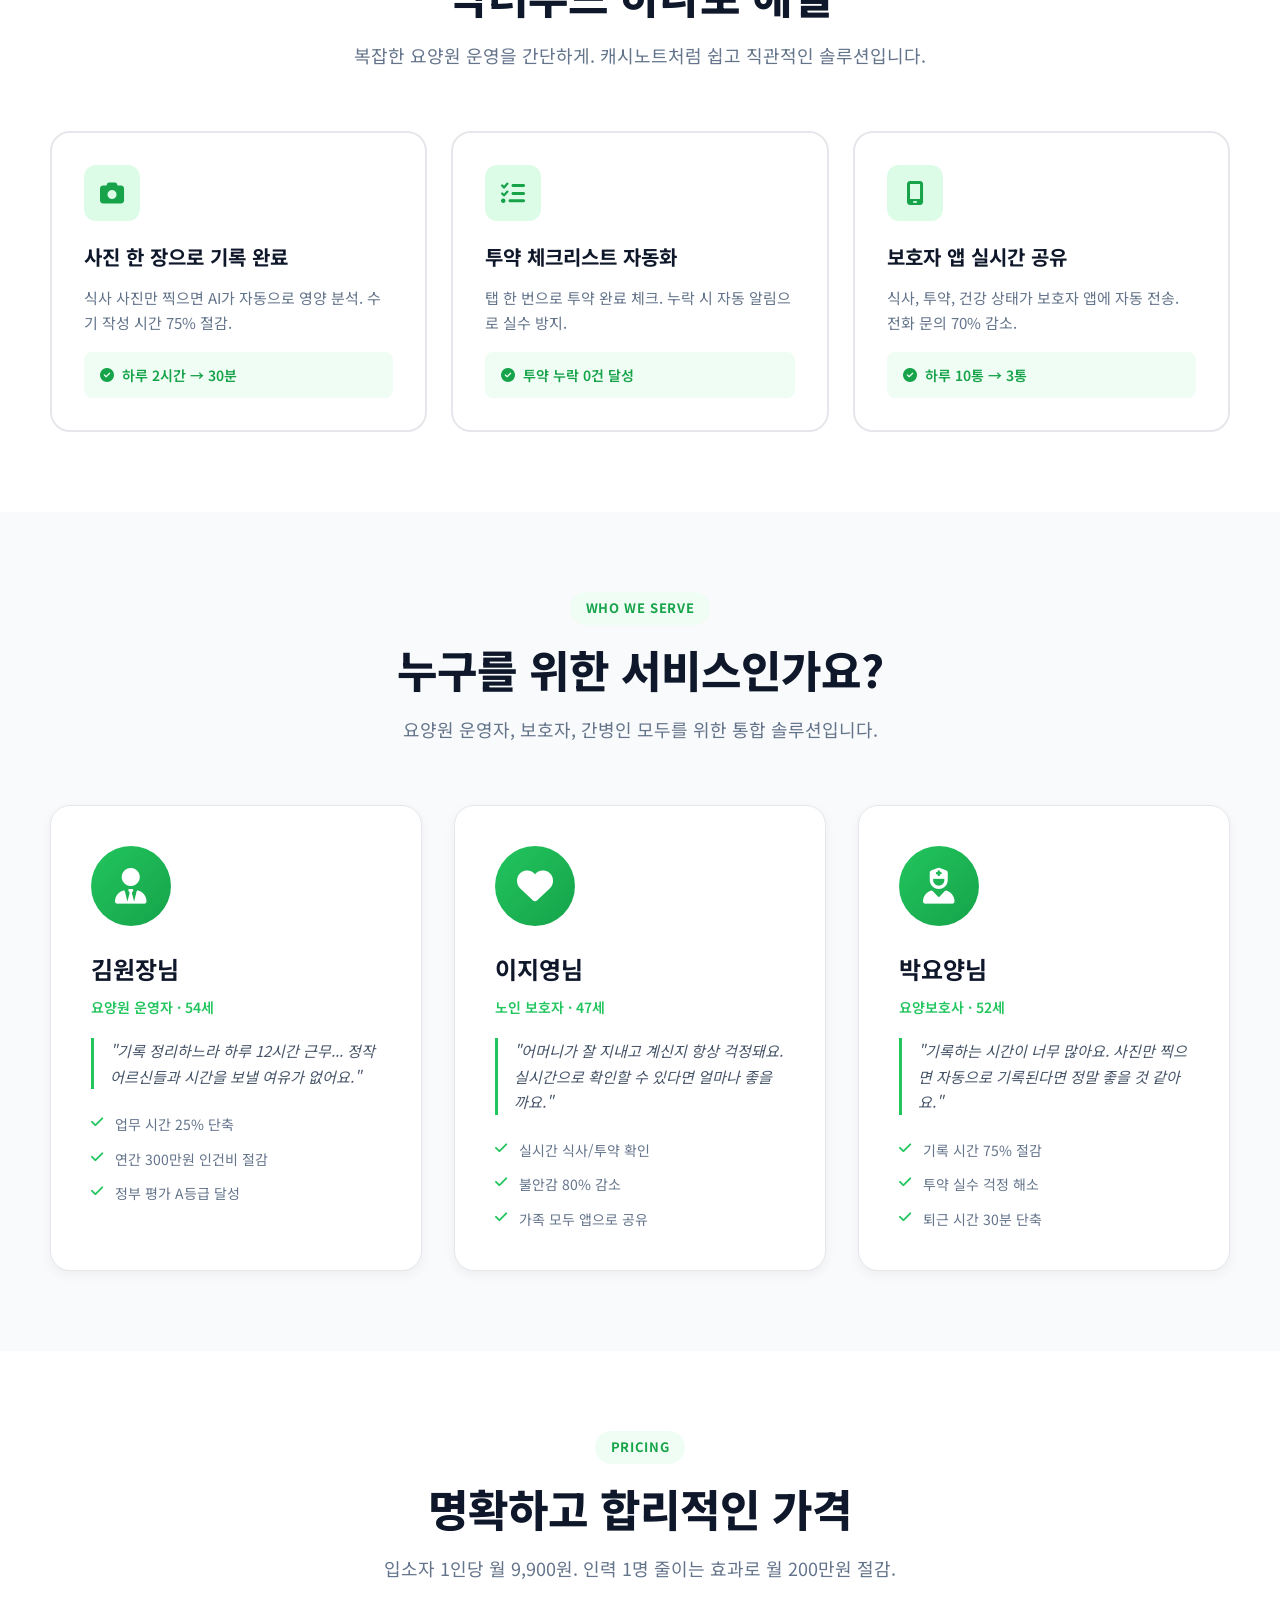
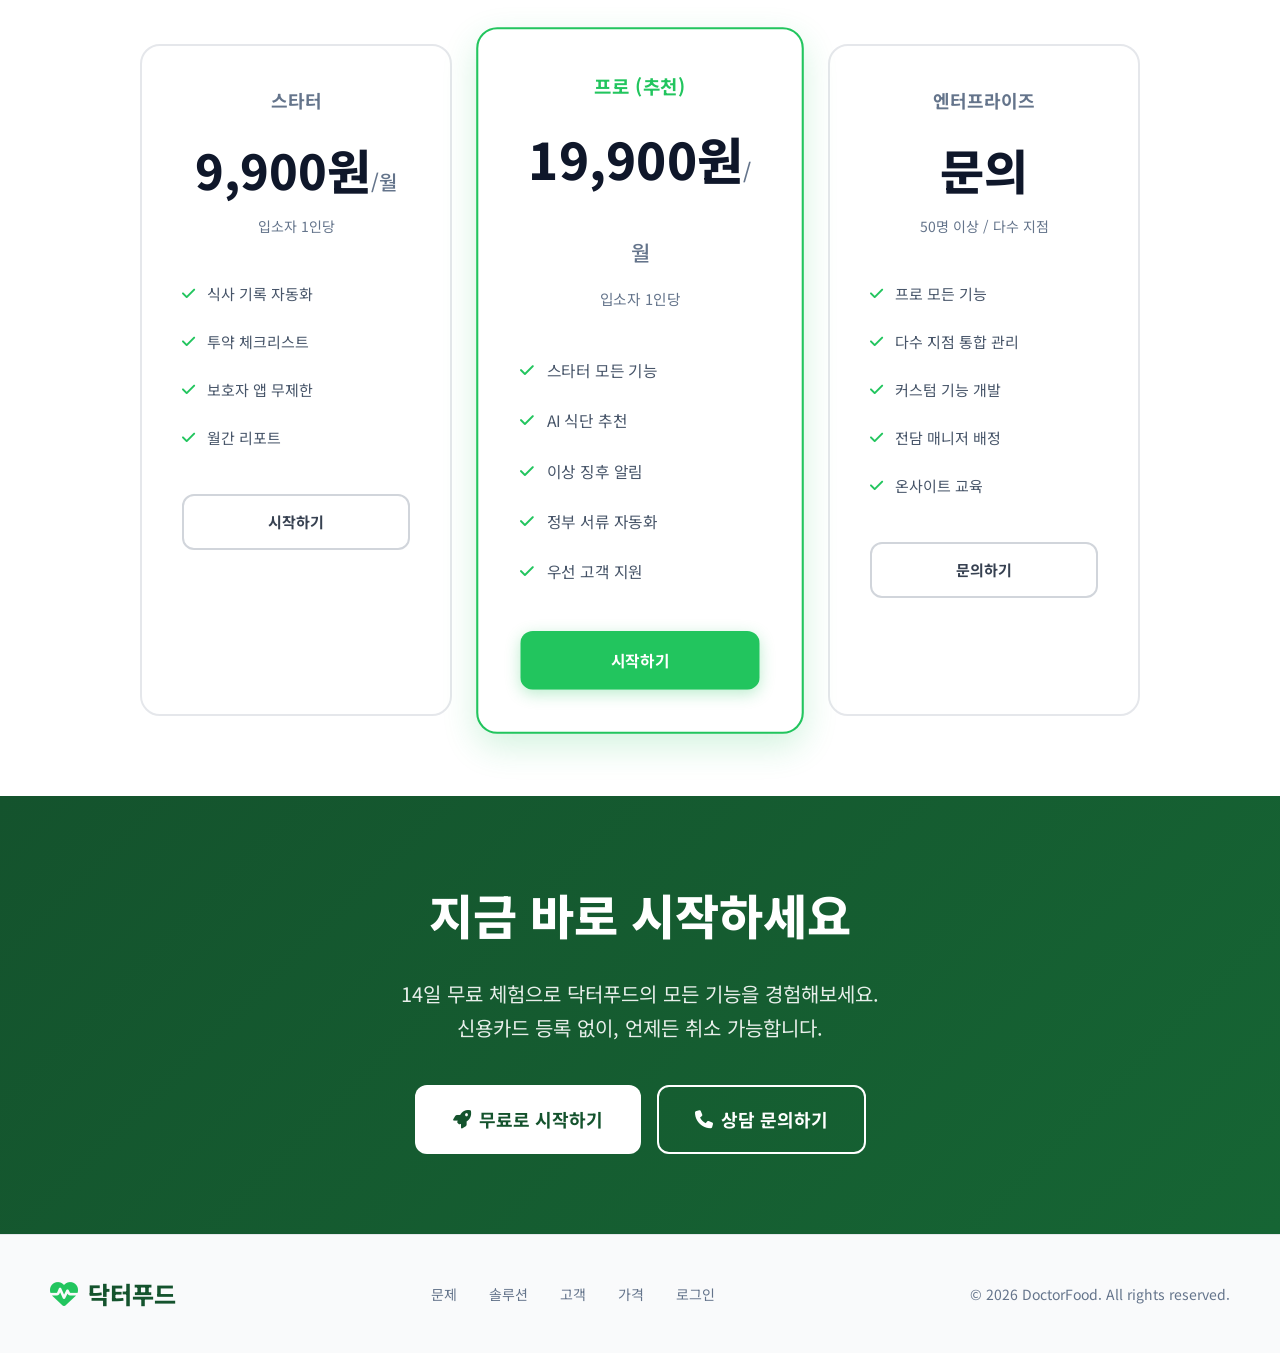
==== commit 5b17bb5b: "Redesign landing pages: separate customer and investor pages, add 3 personas" ====
--- a/frontend/index.html
+++ b/frontend/index.html
@@ -3,7 +3,7 @@
 <head>
   <meta charset="UTF-8" />
   <meta name="viewport" content="width=device-width, initial-scale=1.0" />
-  <title>닥터푸드 | 고령화 시대를 위한 통합 케어 푸드 플랫폼</title>
+  <title>닥터푸드 | 요양원 운영을 쉽게 만드는 스마트 케어 플랫폼</title>
   <link href="https://fonts.googleapis.com/css2?family=Noto+Sans+KR:wght@300;400;500;700;800&display=swap" rel="stylesheet" />
   <link rel="stylesheet" href="https://cdnjs.cloudflare.com/ajax/libs/font-awesome/6.4.0/css/all.min.css" />
   <style>
@@ -11,18 +11,21 @@
     body {
       font-family: 'Noto Sans KR', sans-serif;
       color: #1f2937;
-      background: #f5f8f7;
+      background: #ffffff;
       line-height: 1.6;
     }
     a { text-decoration: none; color: inherit; }
     .container { width: min(1180px, calc(100% - 48px)); margin: 0 auto; }
+    
+    /* 상단 네비게이션 */
     .topbar {
       position: sticky;
       top: 0;
       z-index: 20;
-      background: rgba(255,255,255,0.92);
+      background: rgba(255,255,255,0.95);
       backdrop-filter: blur(14px);
-      border-bottom: 1px solid rgba(15, 23, 42, 0.08);
+      border-bottom: 1px solid #e5e7eb;
+      box-shadow: 0 1px 3px rgba(0,0,0,0.05);
     }
     .topbar-inner {
       display: flex;
@@ -37,312 +40,490 @@
       gap: 10px;
       font-weight: 800;
       color: #14532d;
-      font-size: 22px;
-    }
-    .brand i { color: #22c55e; }
+      font-size: 24px;
+    }
+    .brand i { color: #22c55e; font-size: 28px; }
     .nav-links {
       display: flex;
-      gap: 20px;
-      font-size: 14px;
+      gap: 32px;
+      font-size: 15px;
       color: #475569;
-      flex-wrap: wrap;
+      font-weight: 500;
     }
     .nav-links a:hover { color: #14532d; }
     .nav-cta {
       display: flex;
-      gap: 10px;
-      align-items: center;
-      flex-wrap: wrap;
+      gap: 12px;
+      align-items: center;
     }
     .btn {
       display: inline-flex;
       align-items: center;
       justify-content: center;
       gap: 8px;
-      padding: 12px 18px;
+      padding: 14px 24px;
       border-radius: 12px;
       font-weight: 700;
-      font-size: 14px;
-      transition: 0.2s ease;
-      border: 1px solid transparent;
-    }
-    .btn:hover { transform: translateY(-1px); }
+      font-size: 15px;
+      transition: all 0.2s ease;
+      border: 2px solid transparent;
+      cursor: pointer;
+    }
+    .btn:hover { transform: translateY(-2px); }
     .btn-primary {
-      background: linear-gradient(135deg, #166534, #22c55e);
+      background: #22c55e;
       color: white;
-      box-shadow: 0 10px 24px rgba(22, 101, 52, 0.2);
+      box-shadow: 0 4px 14px rgba(34, 197, 94, 0.3);
+    }
+    .btn-primary:hover {
+      background: #16a34a;
+      box-shadow: 0 6px 20px rgba(34, 197, 94, 0.4);
     }
     .btn-secondary {
       background: white;
       border-color: #d1d5db;
-      color: #14532d;
-    }
+      color: #374151;
+    }
+    .btn-secondary:hover {
+      border-color: #22c55e;
+      color: #22c55e;
+    }
+    
+    /* 히어로 섹션 */
     .hero {
-      padding: 72px 0 36px;
-      background:
-        radial-gradient(circle at top left, rgba(34,197,94,0.14), transparent 28%),
-        radial-gradient(circle at top right, rgba(59,130,246,0.10), transparent 25%),
-        linear-gradient(180deg, #f8fffb 0%, #f5f8f7 100%);
-    }
-    .hero-grid {
+      padding: 80px 0 60px;
+      background: linear-gradient(180deg, #f0fdf4 0%, #ffffff 100%);
+    }
+    .hero-content {
+      text-align: center;
+      max-width: 900px;
+      margin: 0 auto;
+    }
+    .hero-badge {
+      display: inline-flex;
+      align-items: center;
+      gap: 8px;
+      padding: 10px 20px;
+      border-radius: 999px;
+      background: #dcfce7;
+      color: #166534;
+      font-size: 14px;
+      font-weight: 700;
+      margin-bottom: 24px;
+    }
+    .hero h1 {
+      font-size: clamp(36px, 5vw, 56px);
+      line-height: 1.2;
+      font-weight: 800;
+      margin-bottom: 24px;
+      color: #0f172a;
+    }
+    .hero h1 .highlight {
+      color: #22c55e;
+    }
+    .hero p {
+      font-size: 20px;
+      color: #64748b;
+      margin-bottom: 40px;
+      line-height: 1.7;
+    }
+    .hero-actions {
+      display: flex;
+      gap: 16px;
+      justify-content: center;
+      margin-bottom: 60px;
+    }
+    .hero-stats {
       display: grid;
-      grid-template-columns: 1.15fr 0.85fr;
-      gap: 32px;
-      align-items: center;
-    }
-    .eyebrow {
-      display: inline-flex;
-      align-items: center;
-      gap: 8px;
-      padding: 8px 14px;
+      grid-template-columns: repeat(3, 1fr);
+      gap: 24px;
+      max-width: 800px;
+      margin: 0 auto;
+    }
+    .stat-card {
+      background: white;
+      border: 1px solid #e5e7eb;
+      border-radius: 16px;
+      padding: 24px;
+      text-align: center;
+      box-shadow: 0 4px 12px rgba(0,0,0,0.05);
+    }
+    .stat-card .number {
+      font-size: 36px;
+      font-weight: 800;
+      color: #22c55e;
+      margin-bottom: 8px;
+    }
+    .stat-card .label {
+      font-size: 14px;
+      color: #64748b;
+    }
+    
+    /* 섹션 공통 스타일 */
+    .section {
+      padding: 80px 0;
+    }
+    .section-header {
+      text-align: center;
+      max-width: 700px;
+      margin: 0 auto 60px;
+    }
+    .section-badge {
+      display: inline-block;
+      padding: 6px 16px;
       border-radius: 999px;
-      background: #e8f7ee;
-      color: #166534;
+      background: #f0fdf4;
+      color: #16a34a;
       font-size: 13px;
       font-weight: 700;
-      margin-bottom: 18px;
-    }
-    .hero h1 {
-      font-size: clamp(34px, 5vw, 60px);
-      line-height: 1.12;
+      letter-spacing: 0.05em;
+      text-transform: uppercase;
+      margin-bottom: 16px;
+    }
+    .section-header h2 {
+      font-size: clamp(32px, 4vw, 44px);
+      line-height: 1.3;
+      margin-bottom: 16px;
+      color: #0f172a;
       font-weight: 800;
-      letter-spacing: -0.03em;
-      margin-bottom: 18px;
-      color: #0f172a;
-    }
-    .hero p {
+    }
+    .section-header p {
       font-size: 18px;
-      color: #475569;
-      margin-bottom: 24px;
-      max-width: 760px;
-    }
-    .hero-actions {
-      display: flex;
-      gap: 12px;
-      flex-wrap: wrap;
-      margin-bottom: 28px;
-    }
-    .hero-points {
+      color: #64748b;
+      line-height: 1.7;
+    }
+    
+    /* 문제 섹션 */
+    .problem-section {
+      background: #f9fafb;
+    }
+    .problem-grid {
       display: grid;
       grid-template-columns: repeat(3, 1fr);
-      gap: 12px;
-    }
-    .hero-point {
+      gap: 24px;
+    }
+    .problem-card {
       background: white;
-      border: 1px solid #e2e8f0;
-      border-radius: 16px;
-      padding: 16px;
-      box-shadow: 0 10px 24px rgba(15, 23, 42, 0.05);
-    }
-    .hero-point strong { display: block; font-size: 24px; color: #14532d; margin-bottom: 4px; }
-    .hero-point span { font-size: 13px; color: #64748b; }
-    .hero-panel {
-      background: #0f172a;
+      border: 1px solid #e5e7eb;
+      border-radius: 20px;
+      padding: 32px;
+      box-shadow: 0 4px 12px rgba(0,0,0,0.05);
+      transition: all 0.3s ease;
+    }
+    .problem-card:hover {
+      transform: translateY(-4px);
+      box-shadow: 0 12px 24px rgba(0,0,0,0.1);
+    }
+    .problem-card .icon {
+      width: 56px;
+      height: 56px;
+      border-radius: 12px;
+      background: #fee2e2;
+      color: #dc2626;
+      display: flex;
+      align-items: center;
+      justify-content: center;
+      font-size: 24px;
+      margin-bottom: 20px;
+    }
+    .problem-card h3 {
+      font-size: 20px;
+      margin-bottom: 12px;
+      color: #0f172a;
+      font-weight: 700;
+    }
+    .problem-card p {
+      color: #64748b;
+      font-size: 15px;
+      line-height: 1.7;
+    }
+    
+    /* 솔루션 섹션 */
+    .solution-grid {
+      display: grid;
+      grid-template-columns: repeat(3, 1fr);
+      gap: 24px;
+    }
+    .solution-card {
+      background: white;
+      border: 2px solid #e5e7eb;
+      border-radius: 20px;
+      padding: 32px;
+      transition: all 0.3s ease;
+    }
+    .solution-card:hover {
+      border-color: #22c55e;
+      transform: translateY(-4px);
+      box-shadow: 0 12px 24px rgba(34, 197, 94, 0.15);
+    }
+    .solution-card .icon {
+      width: 56px;
+      height: 56px;
+      border-radius: 12px;
+      background: #dcfce7;
+      color: #16a34a;
+      display: flex;
+      align-items: center;
+      justify-content: center;
+      font-size: 24px;
+      margin-bottom: 20px;
+    }
+    .solution-card h3 {
+      font-size: 20px;
+      margin-bottom: 12px;
+      color: #0f172a;
+      font-weight: 700;
+    }
+    .solution-card p {
+      color: #64748b;
+      font-size: 15px;
+      line-height: 1.7;
+      margin-bottom: 16px;
+    }
+    .solution-card .benefit {
+      display: flex;
+      align-items: center;
+      gap: 8px;
+      padding: 12px 16px;
+      background: #f0fdf4;
+      border-radius: 8px;
+      font-size: 14px;
+      font-weight: 600;
+      color: #16a34a;
+    }
+    
+    /* 페르소나 섹션 */
+    .persona-section {
+      background: #f9fafb;
+    }
+    .persona-grid {
+      display: grid;
+      grid-template-columns: repeat(3, 1fr);
+      gap: 32px;
+    }
+    .persona-card {
+      background: white;
+      border: 1px solid #e5e7eb;
+      border-radius: 20px;
+      padding: 40px;
+      box-shadow: 0 4px 12px rgba(0,0,0,0.05);
+    }
+    .persona-card .avatar {
+      width: 80px;
+      height: 80px;
+      border-radius: 50%;
+      background: linear-gradient(135deg, #22c55e, #16a34a);
       color: white;
-      border-radius: 24px;
-      padding: 28px;
-      box-shadow: 0 20px 50px rgba(15, 23, 42, 0.22);
-    }
-    .hero-panel h3 { font-size: 20px; margin-bottom: 18px; }
-    .panel-stack {
+      display: flex;
+      align-items: center;
+      justify-content: center;
+      font-size: 36px;
+      margin-bottom: 24px;
+    }
+    .persona-card h3 {
+      font-size: 24px;
+      margin-bottom: 8px;
+      color: #0f172a;
+      font-weight: 700;
+    }
+    .persona-card .role {
+      font-size: 14px;
+      color: #22c55e;
+      font-weight: 600;
+      margin-bottom: 20px;
+    }
+    .persona-card .quote {
+      font-size: 15px;
+      color: #475569;
+      font-style: italic;
+      line-height: 1.7;
+      margin-bottom: 24px;
+      padding-left: 16px;
+      border-left: 3px solid #22c55e;
+    }
+    .persona-card ul {
+      list-style: none;
       display: grid;
       gap: 12px;
     }
-    .panel-card {
-      background: rgba(255,255,255,0.08);
-      border: 1px solid rgba(255,255,255,0.08);
-      border-radius: 16px;
-      padding: 16px;
-    }
-    .panel-card .label { font-size: 12px; color: #cbd5e1; margin-bottom: 6px; }
-    .panel-card .value { font-size: 24px; font-weight: 800; margin-bottom: 4px; }
-    .panel-card .desc { font-size: 13px; color: #e2e8f0; }
-    .section {
-      padding: 72px 0;
-    }
-    .section-head {
-      margin-bottom: 28px;
-      max-width: 760px;
-    }
-    .section-head .kicker {
-      color: #16a34a;
-      font-size: 13px;
+    .persona-card li {
+      display: flex;
+      align-items: flex-start;
+      gap: 12px;
+      font-size: 14px;
+      color: #64748b;
+    }
+    .persona-card li i {
+      color: #22c55e;
+      margin-top: 2px;
+      flex-shrink: 0;
+    }
+    
+    /* 가격 섹션 */
+    .pricing-grid {
+      display: grid;
+      grid-template-columns: repeat(3, 1fr);
+      gap: 32px;
+      max-width: 1000px;
+      margin: 0 auto;
+    }
+    .pricing-card {
+      background: white;
+      border: 2px solid #e5e7eb;
+      border-radius: 20px;
+      padding: 40px;
+      text-align: center;
+      transition: all 0.3s ease;
+    }
+    .pricing-card.featured {
+      border-color: #22c55e;
+      box-shadow: 0 12px 32px rgba(34, 197, 94, 0.2);
+      transform: scale(1.05);
+    }
+    .pricing-card:hover {
+      transform: translateY(-4px) scale(1.05);
+      box-shadow: 0 12px 32px rgba(0,0,0,0.1);
+    }
+    .pricing-card .plan-name {
+      font-size: 18px;
+      font-weight: 700;
+      color: #64748b;
+      margin-bottom: 16px;
+    }
+    .pricing-card.featured .plan-name {
+      color: #22c55e;
+    }
+    .pricing-card .price {
+      font-size: 48px;
       font-weight: 800;
-      letter-spacing: 0.08em;
-      text-transform: uppercase;
-      margin-bottom: 10px;
-    }
-    .section-head h2 {
-      font-size: clamp(28px, 4vw, 42px);
-      line-height: 1.2;
-      margin-bottom: 12px;
       color: #0f172a;
-    }
-    .section-head p { color: #64748b; font-size: 17px; }
-    .metrics-grid,
-    .problem-grid,
-    .product-grid,
-    .business-grid,
-    .global-grid,
-    .roadmap-grid,
-    .trust-grid,
-    .cta-grid {
-      display: grid;
-      gap: 18px;
-    }
-    .metrics-grid { grid-template-columns: repeat(4, 1fr); }
-    .problem-grid { grid-template-columns: repeat(3, 1fr); }
-    .product-grid { grid-template-columns: repeat(3, 1fr); }
-    .business-grid { grid-template-columns: repeat(4, 1fr); }
-    .global-grid { grid-template-columns: repeat(4, 1fr); }
-    .trust-grid { grid-template-columns: repeat(4, 1fr); }
-    .cta-grid { grid-template-columns: 1.15fr 0.85fr; align-items: center; }
-    .metric-card,
-    .problem-card,
-    .product-card,
-    .business-card,
-    .global-card,
-    .trust-card,
-    .compare-card,
-    .roadmap-item,
-    .cta-card {
+      margin-bottom: 8px;
+    }
+    .pricing-card .price span {
+      font-size: 20px;
+      color: #64748b;
+      font-weight: 500;
+    }
+    .pricing-card .price-desc {
+      font-size: 14px;
+      color: #64748b;
+      margin-bottom: 32px;
+    }
+    .pricing-card ul {
+      list-style: none;
+      text-align: left;
+      margin-bottom: 32px;
+    }
+    .pricing-card li {
+      display: flex;
+      align-items: center;
+      gap: 12px;
+      padding: 12px 0;
+      font-size: 15px;
+      color: #475569;
+    }
+    .pricing-card li i {
+      color: #22c55e;
+      flex-shrink: 0;
+    }
+    
+    /* CTA 섹션 */
+    .cta-section {
+      background: linear-gradient(135deg, #14532d, #166534);
+      color: white;
+      padding: 80px 0;
+    }
+    .cta-content {
+      text-align: center;
+      max-width: 800px;
+      margin: 0 auto;
+    }
+    .cta-section h2 {
+      font-size: clamp(32px, 4vw, 48px);
+      margin-bottom: 24px;
+      font-weight: 800;
+    }
+    .cta-section p {
+      font-size: 20px;
+      margin-bottom: 40px;
+      opacity: 0.9;
+      line-height: 1.7;
+    }
+    .cta-actions {
+      display: flex;
+      gap: 16px;
+      justify-content: center;
+    }
+    .btn-white {
       background: white;
-      border: 1px solid #e2e8f0;
-      border-radius: 20px;
-      padding: 22px;
-      box-shadow: 0 12px 30px rgba(15, 23, 42, 0.05);
-    }
-    .metric-card .label,
-    .business-card .label,
-    .global-card .label,
-    .trust-card .label { font-size: 13px; color: #64748b; margin-bottom: 8px; }
-    .metric-card .value,
-    .business-card .value,
-    .global-card .value,
-    .trust-card .value { font-size: 34px; font-weight: 800; color: #0f172a; margin-bottom: 6px; }
-    .metric-card .sub,
-    .business-card p,
-    .global-card p,
-    .trust-card .sub { font-size: 14px; color: #475569; }
-    .problem-card i,
-    .product-card i,
-    .roadmap-item i {
-      font-size: 24px;
-      color: #16a34a;
-      margin-bottom: 14px;
-    }
-    .problem-card h3,
-    .product-card h3,
-    .business-card h3,
-    .global-card h3,
-    .roadmap-item h3,
-    .cta-card h3 {
-      font-size: 20px;
-      margin-bottom: 10px;
-      color: #0f172a;
-    }
-    .problem-card p,
-    .product-card p,
-    .business-card p,
-    .global-card p,
-    .roadmap-item p,
-    .cta-card p { color: #64748b; font-size: 15px; }
-    .compare-wrap {
-      display: grid;
-      grid-template-columns: 1fr 1fr;
-      gap: 18px;
-      margin-top: 20px;
-    }
-    .compare-card ul {
-      list-style: none;
-      display: grid;
-      gap: 10px;
-      margin-top: 16px;
-    }
-    .compare-card li {
-      display: flex;
-      align-items: center;
+      color: #14532d;
+    }
+    .btn-white:hover {
+      background: #f0fdf4;
+    }
+    .btn-outline {
+      background: transparent;
+      border: 2px solid white;
+      color: white;
+    }
+    .btn-outline:hover {
+      background: rgba(255,255,255,0.1);
+    }
+    
+    /* 푸터 */
+    .footer {
+      padding: 40px 0;
+      border-top: 1px solid #e5e7eb;
+      background: #f9fafb;
+    }
+    .footer-content {
+      display: flex;
       justify-content: space-between;
-      gap: 16px;
+      align-items: center;
+    }
+    .footer-links {
+      display: flex;
+      gap: 32px;
       font-size: 14px;
-      padding-bottom: 10px;
-      border-bottom: 1px solid #eef2f7;
-    }
-    .compare-card li:last-child { border-bottom: none; padding-bottom: 0; }
-    .chip-good, .chip-mid, .chip-low {
-      padding: 4px 10px;
-      border-radius: 999px;
-      font-size: 12px;
-      font-weight: 700;
-    }
-    .chip-good { background: #dcfce7; color: #166534; }
-    .chip-mid { background: #eff6ff; color: #1d4ed8; }
-    .chip-low { background: #f8fafc; color: #64748b; }
-    .roadmap-grid { grid-template-columns: repeat(4, 1fr); }
-    .roadmap-step {
-      display: inline-flex;
-      align-items: center;
-      justify-content: center;
-      width: 34px;
-      height: 34px;
-      border-radius: 50%;
-      background: #14532d;
-      color: white;
-      font-weight: 800;
-      margin-bottom: 14px;
-    }
-    .cta-section { padding-bottom: 88px; }
-    .cta-card.dark {
-      background: linear-gradient(135deg, #0f172a, #14532d);
-      color: white;
-      border: none;
-    }
-    .cta-card.dark h3,
-    .cta-card.dark p,
-    .cta-card.dark li { color: white; }
-    .cta-card ul {
-      margin-top: 14px;
-      list-style: none;
-      display: grid;
-      gap: 10px;
-    }
-    .cta-card li { font-size: 14px; color: #dbe4ef; }
-    .footer {
-      padding: 24px 0 40px;
-      border-top: 1px solid #e2e8f0;
-      color: #64748b;
-      font-size: 14px;
-    }
-    @media (max-width: 1080px) {
-      .hero-grid,
-      .cta-grid,
-      .compare-wrap { grid-template-columns: 1fr; }
-      .metrics-grid { grid-template-columns: repeat(2, 1fr); }
+      color: #64748b;
+    }
+    .footer-links a:hover {
+      color: #22c55e;
+    }
+    
+    /* 반응형 */
+    @media (max-width: 1024px) {
       .problem-grid,
-      .product-grid,
-      .business-grid,
-      .global-grid,
-      .roadmap-grid,
-      .trust-grid { grid-template-columns: repeat(2, 1fr); }
-    }
-    @media (max-width: 720px) {
-      .container { width: min(100% - 32px, 1180px); }
-      .topbar-inner { flex-direction: column; align-items: flex-start; }
-      .hero { padding-top: 48px; }
-      .hero-points,
-      .metrics-grid,
-      .problem-grid,
-      .product-grid,
-      .business-grid,
-      .global-grid,
-      .roadmap-grid,
-      .trust-grid { grid-template-columns: 1fr; }
-      .hero p, .section-head p { font-size: 16px; }
-      .hero-actions, .nav-cta, .nav-links { width: 100%; }
+      .solution-grid,
+      .persona-grid,
+      .pricing-grid {
+        grid-template-columns: 1fr;
+      }
+      .hero-stats {
+        grid-template-columns: 1fr;
+      }
+    }
+    @media (max-width: 768px) {
+      .nav-links {
+        display: none;
+      }
+      .hero-actions {
+        flex-direction: column;
+      }
+      .footer-content {
+        flex-direction: column;
+        gap: 24px;
+        text-align: center;
+      }
+      .footer-links {
+        flex-direction: column;
+        gap: 16px;
+      }
     }
   </style>
 </head>
 <body>
+  <!-- 상단 네비게이션 -->
   <header class="topbar">
     <div class="container topbar-inner">
       <div class="brand">
@@ -350,223 +531,270 @@
         <span>닥터푸드</span>
       </div>
       <nav class="nav-links">
-        <a href="#problem">문제 정의</a>
-        <a href="#metrics">핵심 지표</a>
-        <a href="#product">제품</a>
-        <a href="#business">수익모델</a>
-        <a href="#global">글로벌</a>
+        <a href="#problem">문제</a>
+        <a href="#solution">솔루션</a>
+        <a href="#persona">고객</a>
+        <a href="#pricing">가격</a>
+        <a href="investor.html">투자자 정보</a>
       </nav>
       <div class="nav-cta">
-        <a class="btn btn-secondary" href="admin.html"><i class="fas fa-desktop"></i> 관리자 데모</a>
-        <a class="btn btn-primary" href="#contact"><i class="fas fa-briefcase"></i> 투자 문의</a>
+        <a class="btn btn-secondary" href="pages/login.html">로그인</a>
+        <a class="btn btn-primary" href="#cta">14일 무료 체험</a>
       </div>
     </div>
   </header>
 
+  <!-- 히어로 섹션 -->
   <section class="hero">
-    <div class="container hero-grid">
-      <div>
-        <div class="eyebrow"><i class="fas fa-seedling"></i> Korea-first, Global-ready Aging Care Platform</div>
-        <h1>고령화 시대의 식사·건강·돌봄 데이터를 연결하는 통합 케어 푸드 플랫폼</h1>
-        <p>닥터푸드는 보호자, 간병인, 관리자 사이에 분절된 업무를 하나의 워크플로우로 통합하여 케어 품질과 운영 효율을 동시에 개선하는 디지털 케어 인프라입니다.</p>
-        <div class="hero-actions">
-          <a class="btn btn-primary" href="pages/login.html"><i class="fas fa-sign-in-alt"></i> 시작하기</a>
-          <a class="btn btn-secondary" href="#features"><i class="fas fa-info-circle"></i> 더 알아보기</a>
-        </div>
-        <div class="hero-points">
-          <div class="hero-point">
-            <strong>3-Role</strong>
-            <span>관리자·보호자·간병인 앱 동시 구현</span>
-          </div>
-          <div class="hero-point">
-            <strong>B2B2C</strong>
-            <span>기관 도입 후 가족/보호자 확장 구조</span>
-          </div>
-          <div class="hero-point">
-            <strong>AI Ready</strong>
-            <span>식단 추천·리포트 자동화·이상징후 분석 확장</span>
-          </div>
-        </div>
-      </div>
-      <div class="hero-panel">
-        <h3>Investor Snapshot</h3>
-        <div class="panel-stack">
-          <div class="panel-card">
-            <div class="label">핵심 문제</div>
-            <div class="value">정보 단절 + 수기 운영</div>
-            <div class="desc">식사, 투약, 건강 기록, 보호자 커뮤니케이션이 분리되어 누락과 대응 지연이 발생합니다.</div>
-          </div>
-          <div class="panel-card">
-            <div class="label">핵심 솔루션</div>
-            <div class="value">역할 기반 통합 워크플로우</div>
-            <div class="desc">기관 운영자, 현장 간병인, 가족 보호자를 하나의 서비스 안에서 연결합니다.</div>
-          </div>
-          <div class="panel-card">
-            <div class="label">확장 포인트</div>
-            <div class="value">Meal-care data layer</div>
-            <div class="desc">케어 현장에서 가장 자주 반복되는 식사/투약/기록 데이터를 기반으로 장기적인 AI 분석 자산을 만듭니다.</div>
-          </div>
+    <div class="container hero-content">
+      <div class="hero-badge">
+        <i class="fas fa-sparkles"></i>
+        요양원 운영자를 위한 스마트 솔루션
+      </div>
+      <h1>
+        요양원 운영,<br/>
+        <span class="highlight">이제 쉽습니다</span>
+      </h1>
+      <p>
+        사진 한 장으로 끝나는 식사 기록, 자동화된 투약 관리, 실시간 보호자 소통.<br/>
+        닥터푸드 하나로 요양원 운영의 모든 것을 간편하게 관리하세요.
+      </p>
+      <div class="hero-actions">
+        <a class="btn btn-primary" href="#cta" style="font-size: 18px; padding: 18px 36px;">
+          <i class="fas fa-rocket"></i>
+          14일 무료로 시작하기
+        </a>
+        <a class="btn btn-secondary" href="#solution" style="font-size: 18px; padding: 18px 36px;">
+          <i class="fas fa-play-circle"></i>
+          데모 보기
+        </a>
+      </div>
+      <div class="hero-stats">
+        <div class="stat-card">
+          <div class="number">75%</div>
+          <div class="label">기록 시간 단축</div>
+        </div>
+        <div class="stat-card">
+          <div class="number">300만원</div>
+          <div class="label">연간 인건비 절감</div>
+        </div>
+        <div class="stat-card">
+          <div class="number">70%</div>
+          <div class="label">보호자 문의 감소</div>
         </div>
       </div>
     </div>
   </section>
 
-  <section class="section" id="metrics">
+  <!-- 문제 섹션 -->
+  <section class="section problem-section" id="problem">
     <div class="container">
-      <div class="section-head">
-        <div class="kicker">Market & KPI</div>
-        <h2>투자자가 바로 이해할 수 있는 핵심 지표 구조</h2>
-        <p>현재는 IR용 가설 수치와 시장 관점 메시지를 중심으로 구성하고, 이후 파일럿 운영 데이터와 공공 통계로 고도화할 수 있습니다.</p>
-      </div>
-      <div class="metrics-grid">
-        <div class="metric-card"><div class="label">고령화 메가트렌드</div><div class="value">65+</div><div class="sub">고령 인구 증가로 식사·건강·돌봄 관리 수요가 구조적으로 확대</div></div>
-        <div class="metric-card"><div class="label">운영 효율 지표</div><div class="value">30%+</div><div class="sub">기록/공유/확인 업무 시간 절감 잠재력</div></div>
-        <div class="metric-card"><div class="label">서비스 모델</div><div class="value">B2B SaaS</div><div class="sub">기관 구독 + 보호자 확장형 B2B2C 구조</div></div>
-        <div class="metric-card"><div class="label">글로벌 확장성</div><div class="value">APAC → US</div><div class="sub">고령화·케어 인력 부족은 글로벌 공통 과제</div></div>
+      <div class="section-header">
+        <div class="section-badge">Why Now</div>
+        <h2>이런 고민 있으신가요?</h2>
+        <p>요양원 운영자, 보호자, 간병인 모두가 겪는 공통된 문제들입니다.</p>
+      </div>
+      <div class="problem-grid">
+        <div class="problem-card">
+          <div class="icon"><i class="fas fa-clock"></i></div>
+          <h3>기록 업무 과중</h3>
+          <p>식사 일지, 투약 기록, 건강 체크리스트... 하루 2시간 이상 수기 작성에 소요됩니다.</p>
+        </div>
+        <div class="problem-card">
+          <div class="icon"><i class="fas fa-phone"></i></div>
+          <h3>보호자 응대 부담</h3>
+          <p>하루 10통 이상의 보호자 전화 문의. "어머니 식사 잘 하셨나요?" 반복되는 질문에 지쳐갑니다.</p>
+        </div>
+        <div class="problem-card">
+          <div class="icon"><i class="fas fa-triangle-exclamation"></i></div>
+          <h3>투약 누락 위험</h3>
+          <p>12명의 어르신, 각각 3가지 약... 체크리스트 없이는 실수하기 쉽습니다.</p>
+        </div>
       </div>
     </div>
   </section>
 
-  <section class="section" id="problem" style="background:#f8fafc;">
+  <!-- 솔루션 섹션 -->
+  <section class="section" id="solution">
     <div class="container">
-      <div class="section-head">
-        <div class="kicker">Why Now</div>
-        <h2>왜 지금 이 서비스가 필요한가</h2>
-        <p>케어 현장의 반복 업무는 늘고 있지만, 여전히 전화·메신저·수기 기록 중심 운영이 많아 품질과 효율 모두 한계에 부딪힙니다.</p>
-      </div>
-      <div class="problem-grid">
-        <div class="problem-card"><i class="fas fa-link-slash"></i><h3>정보 단절</h3><p>관리자, 보호자, 간병인 사이에 실시간 연결이 부족해 식사·투약·건강 정보가 분산됩니다.</p></div>
-        <div class="problem-card"><i class="fas fa-triangle-exclamation"></i><h3>누락과 대응 지연</h3><p>수기 기록과 메시지 위주의 업무 구조는 복약 누락, 식사 거부, 특이사항 대응 지연으로 이어집니다.</p></div>
-        <div class="problem-card"><i class="fas fa-chart-line"></i><h3>데이터 자산 부재</h3><p>개인 맞춤 식단, 건강 인사이트, 운영 효율 분석에 필요한 구조화된 케어 데이터가 축적되지 않습니다.</p></div>
+      <div class="section-header">
+        <div class="section-badge">Solution</div>
+        <h2>닥터푸드 하나로 해결</h2>
+        <p>복잡한 요양원 운영을 간단하게. 캐시노트처럼 쉽고 직관적인 솔루션입니다.</p>
+      </div>
+      <div class="solution-grid">
+        <div class="solution-card">
+          <div class="icon"><i class="fas fa-camera"></i></div>
+          <h3>사진 한 장으로 기록 완료</h3>
+          <p>식사 사진만 찍으면 AI가 자동으로 영양 분석. 수기 작성 시간 75% 절감.</p>
+          <div class="benefit">
+            <i class="fas fa-check-circle"></i>
+            하루 2시간 → 30분
+          </div>
+        </div>
+        <div class="solution-card">
+          <div class="icon"><i class="fas fa-list-check"></i></div>
+          <h3>투약 체크리스트 자동화</h3>
+          <p>탭 한 번으로 투약 완료 체크. 누락 시 자동 알림으로 실수 방지.</p>
+          <div class="benefit">
+            <i class="fas fa-check-circle"></i>
+            투약 누락 0건 달성
+          </div>
+        </div>
+        <div class="solution-card">
+          <div class="icon"><i class="fas fa-mobile-screen"></i></div>
+          <h3>보호자 앱 실시간 공유</h3>
+          <p>식사, 투약, 건강 상태가 보호자 앱에 자동 전송. 전화 문의 70% 감소.</p>
+          <div class="benefit">
+            <i class="fas fa-check-circle"></i>
+            하루 10통 → 3통
+          </div>
+        </div>
       </div>
     </div>
   </section>
 
-  <section class="section" id="product">
+  <!-- 페르소나 섹션 -->
+  <section class="section persona-section" id="persona">
     <div class="container">
-      <div class="section-head">
-        <div class="kicker">Product Overview</div>
-        <h2>닥터푸드는 3자 워크플로우를 하나로 묶습니다</h2>
-        <p>단순한 기록 앱이 아니라 운영자, 현장 담당자, 가족 보호자 모두가 같은 흐름 안에서 데이터를 공유하는 통합 케어 경험을 제공합니다.</p>
-      </div>
-      <div class="product-grid">
-        <div class="product-card"><i class="fas fa-desktop"></i><h3>관리자 앱</h3><p>입소자 관리, 식단 운영, 투약 현황, 보호자 알림, 식자재 공동구매까지 기관 운영에 필요한 대시보드를 제공합니다.</p></div>
-        <div class="product-card"><i class="fas fa-user-nurse"></i><h3>간병인 앱</h3><p>현장 체크리스트, 미복용 알림, 활동 사진, 응급 정보, 보호자 채팅으로 실제 돌봄 업무를 빠르게 처리합니다.</p></div>
-        <div class="product-card"><i class="fas fa-mobile-screen-button"></i><h3>보호자 앱</h3><p>식단, 투약, 건강상태, 사진, 채팅을 한 화면에서 확인하여 돌봄의 투명성과 신뢰를 높입니다.</p></div>
-      </div>
-      <div class="compare-wrap">
-        <div class="compare-card">
-          <h3>기존 케어 앱 한계</h3>
+      <div class="section-header">
+        <div class="section-badge">Who We Serve</div>
+        <h2>누구를 위한 서비스인가요?</h2>
+        <p>요양원 운영자, 보호자, 간병인 모두를 위한 통합 솔루션입니다.</p>
+      </div>
+      <div class="persona-grid">
+        <div class="persona-card">
+          <div class="avatar"><i class="fas fa-user-tie"></i></div>
+          <h3>김원장님</h3>
+          <div class="role">요양원 운영자 · 54세</div>
+          <div class="quote">
+            "기록 정리하느라 하루 12시간 근무... 정작 어르신들과 시간을 보낼 여유가 없어요."
+          </div>
           <ul>
-            <li><span>역할별 워크플로우 분리 부족</span><span class="chip-low">제한적</span></li>
-            <li><span>식사·건강·소통 데이터 연결</span><span class="chip-low">분절</span></li>
-            <li><span>기관 운영 대시보드</span><span class="chip-mid">부분 지원</span></li>
-            <li><span>보호자 실시간 신뢰 경험</span><span class="chip-mid">부분 지원</span></li>
+            <li><i class="fas fa-check"></i> 업무 시간 25% 단축</li>
+            <li><i class="fas fa-check"></i> 연간 300만원 인건비 절감</li>
+            <li><i class="fas fa-check"></i> 정부 평가 A등급 달성</li>
           </ul>
         </div>
-        <div class="compare-card">
-          <h3>DoctorFood 차별점</h3>
+        <div class="persona-card">
+          <div class="avatar"><i class="fas fa-heart"></i></div>
+          <h3>이지영님</h3>
+          <div class="role">노인 보호자 · 47세</div>
+          <div class="quote">
+            "어머니가 잘 지내고 계신지 항상 걱정돼요. 실시간으로 확인할 수 있다면 얼마나 좋을까요."
+          </div>
           <ul>
-            <li><span>관리자·간병인·보호자 역할 기반 설계</span><span class="chip-good">강점</span></li>
-            <li><span>식사 중심 케어 데이터 구조화</span><span class="chip-good">강점</span></li>
-            <li><span>AI 식단 추천 및 리포트 확장성</span><span class="chip-good">강점</span></li>
-            <li><span>기관 도입형 SaaS + 가족 확장</span><span class="chip-good">강점</span></li>
+            <li><i class="fas fa-check"></i> 실시간 식사/투약 확인</li>
+            <li><i class="fas fa-check"></i> 불안감 80% 감소</li>
+            <li><i class="fas fa-check"></i> 가족 모두 앱으로 공유</li>
+          </ul>
+        </div>
+        <div class="persona-card">
+          <div class="avatar"><i class="fas fa-user-nurse"></i></div>
+          <h3>박요양님</h3>
+          <div class="role">요양보호사 · 52세</div>
+          <div class="quote">
+            "기록하는 시간이 너무 많아요. 사진만 찍으면 자동으로 기록된다면 정말 좋을 것 같아요."
+          </div>
+          <ul>
+            <li><i class="fas fa-check"></i> 기록 시간 75% 절감</li>
+            <li><i class="fas fa-check"></i> 투약 실수 걱정 해소</li>
+            <li><i class="fas fa-check"></i> 퇴근 시간 30분 단축</li>
           </ul>
         </div>
       </div>
     </div>
   </section>
 
-  <section class="section" id="business" style="background:#f8fafc;">
+  <!-- 가격 섹션 -->
+  <section class="section" id="pricing">
     <div class="container">
-      <div class="section-head">
-        <div class="kicker">Business Model</div>
-        <h2>매출 구조는 SaaS 중심으로 명확하게 설계할 수 있습니다</h2>
-        <p>초기에는 기관 단위 구독형 모델로 시작하고, 보호자 프리미엄 기능과 식단/리포트/제휴 기반의 부가 매출로 확장할 수 있습니다.</p>
-      </div>
-      <div class="business-grid">
-        <div class="business-card"><div class="label">Core Revenue</div><div class="value">B2B SaaS</div><p>요양원·실버케어 기관 대상 월 구독형 과금</p></div>
-        <div class="business-card"><div class="label">Expansion</div><div class="value">B2B2C</div><p>기관 도입 후 보호자 앱 프리미엄 기능 유료화</p></div>
-        <div class="business-card"><div class="label">Add-on</div><div class="value">AI Report</div><p>개인 맞춤 리포트, 이상징후 알림, 데이터 분석 기능 추가</p></div>
-        <div class="business-card"><div class="label">Partnership</div><div class="value">Food / Health</div><p>건강식 추천, 식자재 공동구매, 의료/보험 제휴 모델 확장</p></div>
+      <div class="section-header">
+        <div class="section-badge">Pricing</div>
+        <h2>명확하고 합리적인 가격</h2>
+        <p>입소자 1인당 월 9,900원. 인력 1명 줄이는 효과로 월 200만원 절감.</p>
+      </div>
+      <div class="pricing-grid">
+        <div class="pricing-card">
+          <div class="plan-name">스타터</div>
+          <div class="price">9,900원<span>/월</span></div>
+          <div class="price-desc">입소자 1인당</div>
+          <ul>
+            <li><i class="fas fa-check"></i> 식사 기록 자동화</li>
+            <li><i class="fas fa-check"></i> 투약 체크리스트</li>
+            <li><i class="fas fa-check"></i> 보호자 앱 무제한</li>
+            <li><i class="fas fa-check"></i> 월간 리포트</li>
+          </ul>
+          <a class="btn btn-secondary" href="#cta" style="width: 100%;">시작하기</a>
+        </div>
+        <div class="pricing-card featured">
+          <div class="plan-name">프로 (추천)</div>
+          <div class="price">19,900원<span>/월</span></div>
+          <div class="price-desc">입소자 1인당</div>
+          <ul>
+            <li><i class="fas fa-check"></i> 스타터 모든 기능</li>
+            <li><i class="fas fa-check"></i> AI 식단 추천</li>
+            <li><i class="fas fa-check"></i> 이상 징후 알림</li>
+            <li><i class="fas fa-check"></i> 정부 서류 자동화</li>
+            <li><i class="fas fa-check"></i> 우선 고객 지원</li>
+          </ul>
+          <a class="btn btn-primary" href="#cta" style="width: 100%;">시작하기</a>
+        </div>
+        <div class="pricing-card">
+          <div class="plan-name">엔터프라이즈</div>
+          <div class="price">문의<span></span></div>
+          <div class="price-desc">50명 이상 / 다수 지점</div>
+          <ul>
+            <li><i class="fas fa-check"></i> 프로 모든 기능</li>
+            <li><i class="fas fa-check"></i> 다수 지점 통합 관리</li>
+            <li><i class="fas fa-check"></i> 커스텀 기능 개발</li>
+            <li><i class="fas fa-check"></i> 전담 매니저 배정</li>
+            <li><i class="fas fa-check"></i> 온사이트 교육</li>
+          </ul>
+          <a class="btn btn-secondary" href="#cta" style="width: 100%;">문의하기</a>
+        </div>
       </div>
     </div>
   </section>
 
-  <section class="section" id="global">
-    <div class="container">
-      <div class="section-head">
-        <div class="kicker">Global Opportunity</div>
-        <h2>한국에서 시작하지만 문제는 글로벌합니다</h2>
-        <p>초고령 사회, 케어 인력 부족, 가족 돌봄 부담, 디지털 전환 수요는 일본·미국·유럽·동남아 모두가 겪는 공통 문제입니다.</p>
-      </div>
-      <div class="global-grid">
-        <div class="global-card"><div class="label">Korea</div><div class="value">Fast Aging</div><p>고령화 속도가 빨라 디지털 케어 운영 수요가 빠르게 확대되는 테스트베드</p></div>
-        <div class="global-card"><div class="label">Japan</div><div class="value">Super-aged</div><p>초고령 사회에서 기관 운영 효율과 가족 커뮤니케이션 니즈가 매우 큼</p></div>
-        <div class="global-card"><div class="label">US</div><div class="value">Home & Senior Care</div><p>홈케어·시니어케어 시장이 크고 SaaS 기반 케어 솔루션 수용성이 높음</p></div>
-        <div class="global-card"><div class="label">SEA</div><div class="value">Digital Shift</div><p>케어 산업 디지털 전환 초기 단계로 파트너십 기반 확장 가능성 보유</p></div>
+  <!-- CTA 섹션 -->
+  <section class="cta-section" id="cta">
+    <div class="container cta-content">
+      <h2>지금 바로 시작하세요</h2>
+      <p>
+        14일 무료 체험으로 닥터푸드의 모든 기능을 경험해보세요.<br/>
+        신용카드 등록 없이, 언제든 취소 가능합니다.
+      </p>
+      <div class="cta-actions">
+        <a class="btn btn-white" href="pages/login.html" style="font-size: 18px; padding: 18px 36px;">
+          <i class="fas fa-rocket"></i>
+          무료로 시작하기
+        </a>
+        <a class="btn btn-outline" href="#solution" style="font-size: 18px; padding: 18px 36px;">
+          <i class="fas fa-phone"></i>
+          상담 문의하기
+        </a>
       </div>
     </div>
   </section>
 
-  <section class="section" id="roadmap" style="background:#f8fafc;">
-    <div class="container">
-      <div class="section-head">
-        <div class="kicker">Roadmap</div>
-        <h2>서비스는 운영 툴에서 데이터 플랫폼으로 진화합니다</h2>
-        <p>닥터푸드는 단기적으로는 현장 효율을 만들고, 중장기적으로는 고령자 케어 데이터를 기반으로 AI 인프라로 확장할 수 있습니다.</p>
-      </div>
-      <div class="roadmap-grid">
-        <div class="roadmap-item"><div class="roadmap-step">1</div><h3>역할 기반 앱 운영</h3><p>관리자·보호자·간병인 워크플로우를 연결하는 MVP 고도화</p></div>
-        <div class="roadmap-item"><div class="roadmap-step">2</div><h3>기관 대시보드 강화</h3><p>운영 리포트, 알림 자동화, 보호자 커뮤니케이션 관리 기능 추가</p></div>
-        <div class="roadmap-item"><div class="roadmap-step">3</div><h3>AI 개인화</h3><p>맞춤 식단 추천, 복약/식사 이상징후 감지, 케어 리포트 자동 생성</p></div>
-        <div class="roadmap-item"><div class="roadmap-step">4</div><h3>글로벌 로컬라이징</h3><p>다국어, 국가별 식단/프로토콜/기관 파트너십 적용</p></div>
-      </div>
-    </div>
-  </section>
-
-  <section class="section">
-    <div class="container">
-      <div class="section-head">
-        <div class="kicker">Trust Signals</div>
-        <h2>초기 단계에서도 신뢰를 보여줄 수 있는 근거</h2>
-        <p>투자자에게는 아이디어보다 실행력이 더 중요합니다. 현재 구현 범위와 확장 여지를 동시에 보여주는 구조로 정리했습니다.</p>
-      </div>
-      <div class="trust-grid">
-        <div class="trust-card"><div class="label">Demo Coverage</div><div class="value">3 Apps</div><div class="sub">관리자/보호자/간병인 역할별 데모 구현 완료</div></div>
-        <div class="trust-card"><div class="label">Deployment</div><div class="value">GitHub Ready</div><div class="sub">배포 가능한 정적 웹앱 구조로 데모 검증 가능</div></div>
-        <div class="trust-card"><div class="label">Core Experience</div><div class="value">Workflow First</div><div class="sub">식사·투약·리포트·채팅을 하나의 케어 흐름으로 통합</div></div>
-        <div class="trust-card"><div class="label">Next Step</div><div class="value">PoC Ready</div><div class="sub">기관 파일럿, KPI 추적, 데이터 기반 개선 사이클 설계 가능</div></div>
-      </div>
-    </div>
-  </section>
-
-  <section class="section cta-section" id="contact">
-    <div class="container cta-grid">
-      <div class="cta-card dark">
-        <h3>닥터푸드는 고령화 문제를 푸는 디지털 케어 인프라를 지향합니다</h3>
-        <p>한국에서 빠르게 검증하고, 초고령 사회가 공통으로 겪는 식사·건강·돌봄 운영 문제를 글로벌 SaaS 모델로 확장할 수 있습니다.</p>
-        <ul>
-          <li>• 투자 미팅용 데모 흐름: 랜딩 → 관리자 → 보호자 → 간병인</li>
-          <li>• 향후 추가 가능: 실제 통계 수치 카드, 팀 소개, 파일럿 KPI, 문의 폼</li>
-          <li>• 핵심 메시지: “고령화 시대의 meal-care data infrastructure”</li>
-        </ul>
-      </div>
-      <div class="cta-card">
-        <h3>바로 확인할 수 있는 데모</h3>
-        <p>투자자, 파트너, 파일럿 기관에 보여주기 좋은 역할 기반 데모 링크를 한 곳에 모았습니다.</p>
-        <div style="display:grid; gap:12px; margin-top:18px;">
-          <a class="btn btn-primary" href="admin.html"><i class="fas fa-chart-line"></i> 관리자 데모 열기</a>
-          <a class="btn btn-secondary" href="guardian.html"><i class="fas fa-user-group"></i> 보호자 데모 열기</a>
-          <a class="btn btn-secondary" href="caregiver.html"><i class="fas fa-stethoscope"></i> 간병인 데모 열기</a>
-        </div>
-      </div>
-    </div>
-  </section>
-
+  <!-- 푸터 -->
   <footer class="footer">
-    <div class="container">
-      닥터푸드 · 고령화 시대의 식사·건강·돌봄 데이터를 연결하는 통합 케어 플랫폼
+    <div class="container footer-content">
+      <div class="brand">
+        <i class="fas fa-heartbeat"></i>
+        <span>닥터푸드</span>
+      </div>
+      <div class="footer-links">
+        <a href="#problem">문제</a>
+        <a href="#solution">솔루션</a>
+        <a href="#persona">고객</a>
+        <a href="#pricing">가격</a>
+        <a href="pages/login.html">로그인</a>
+      </div>
+      <div style="font-size: 14px; color: #64748b;">
+        © 2026 DoctorFood. All rights reserved.
+      </div>
     </div>
   </footer>
 </body>
